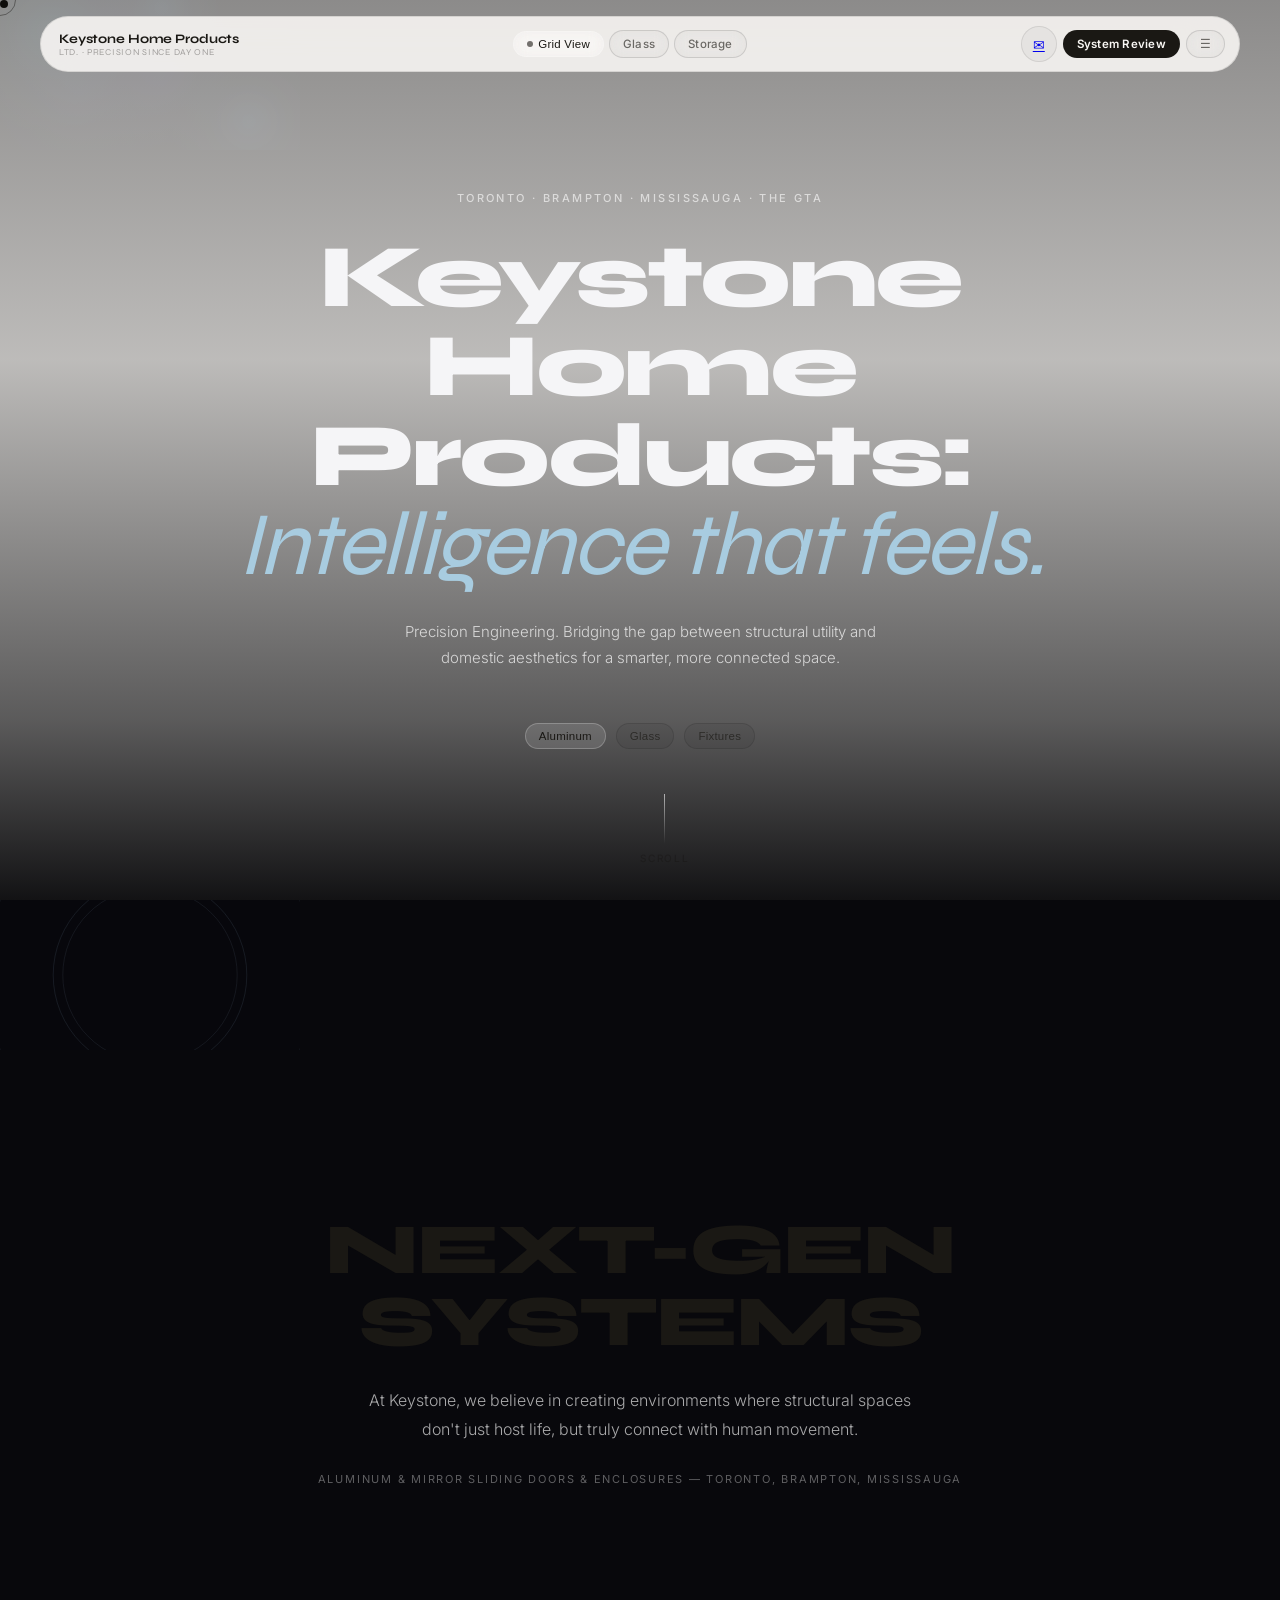
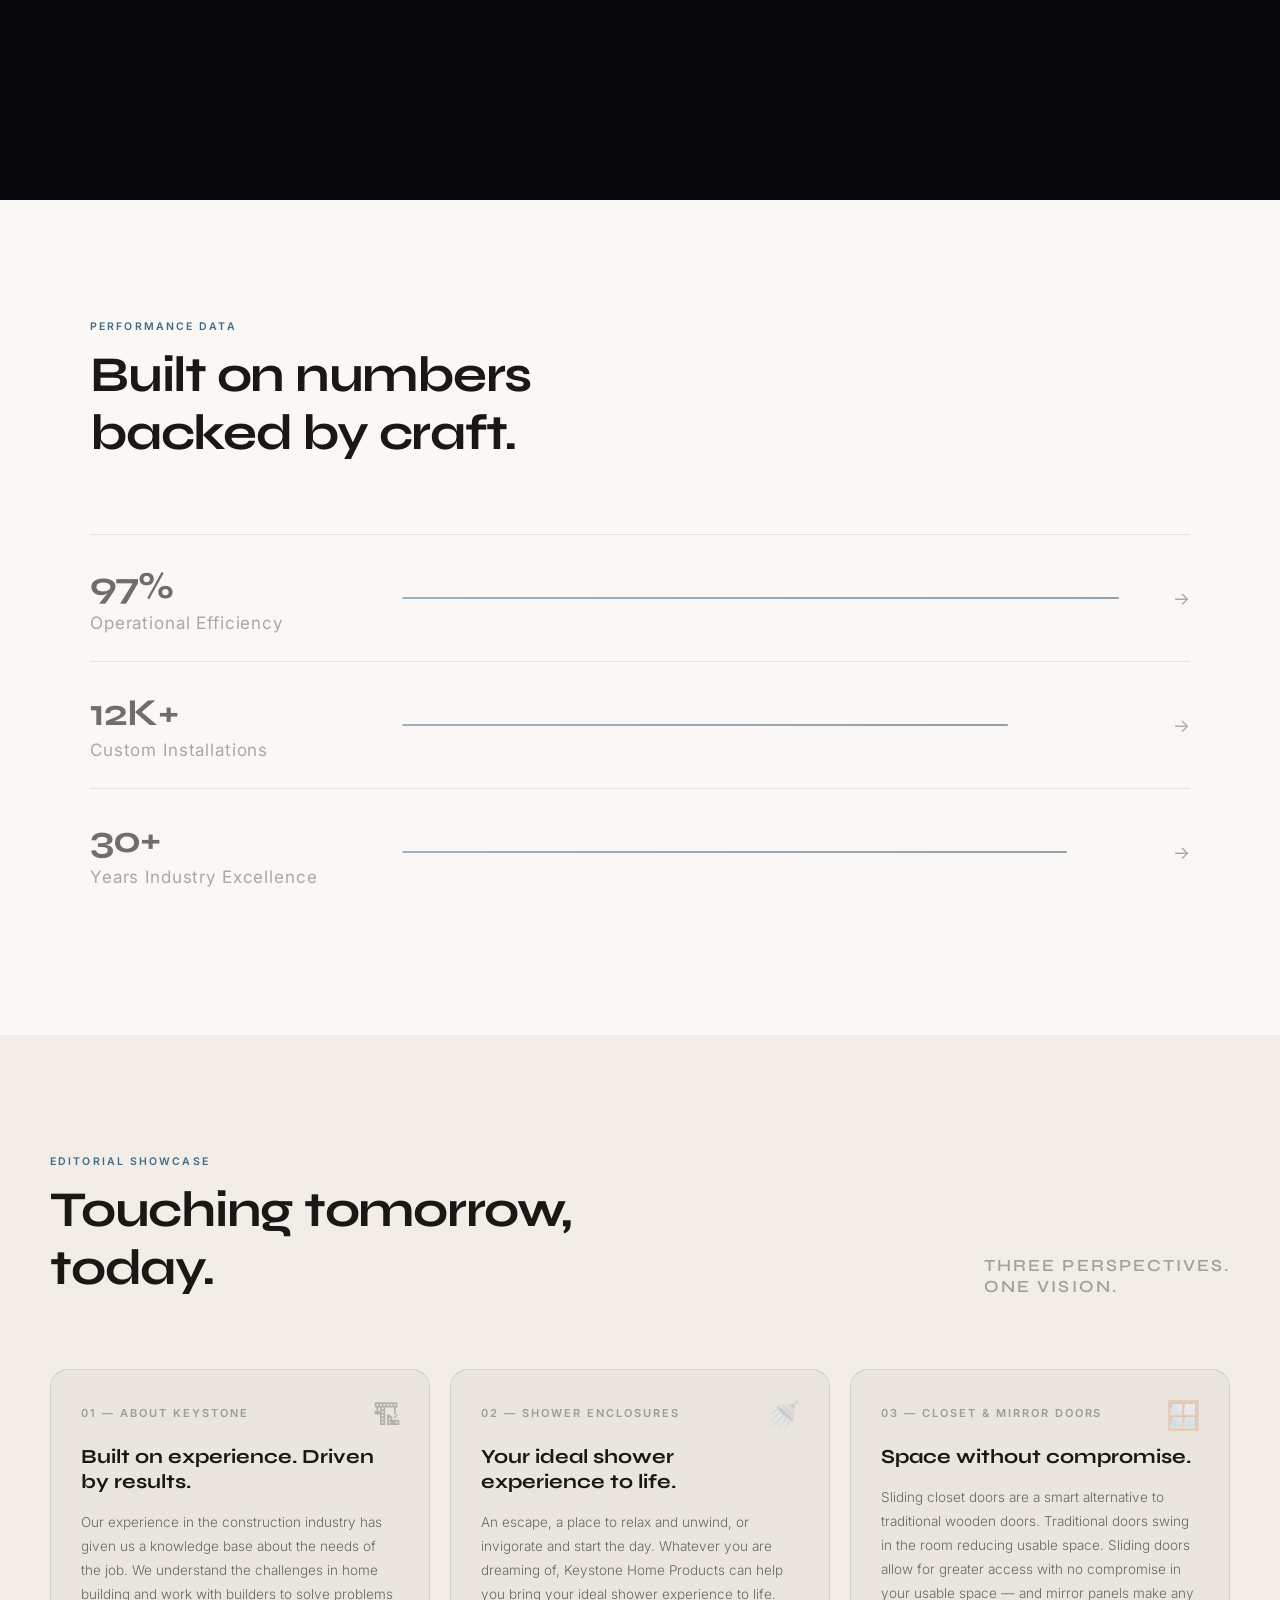
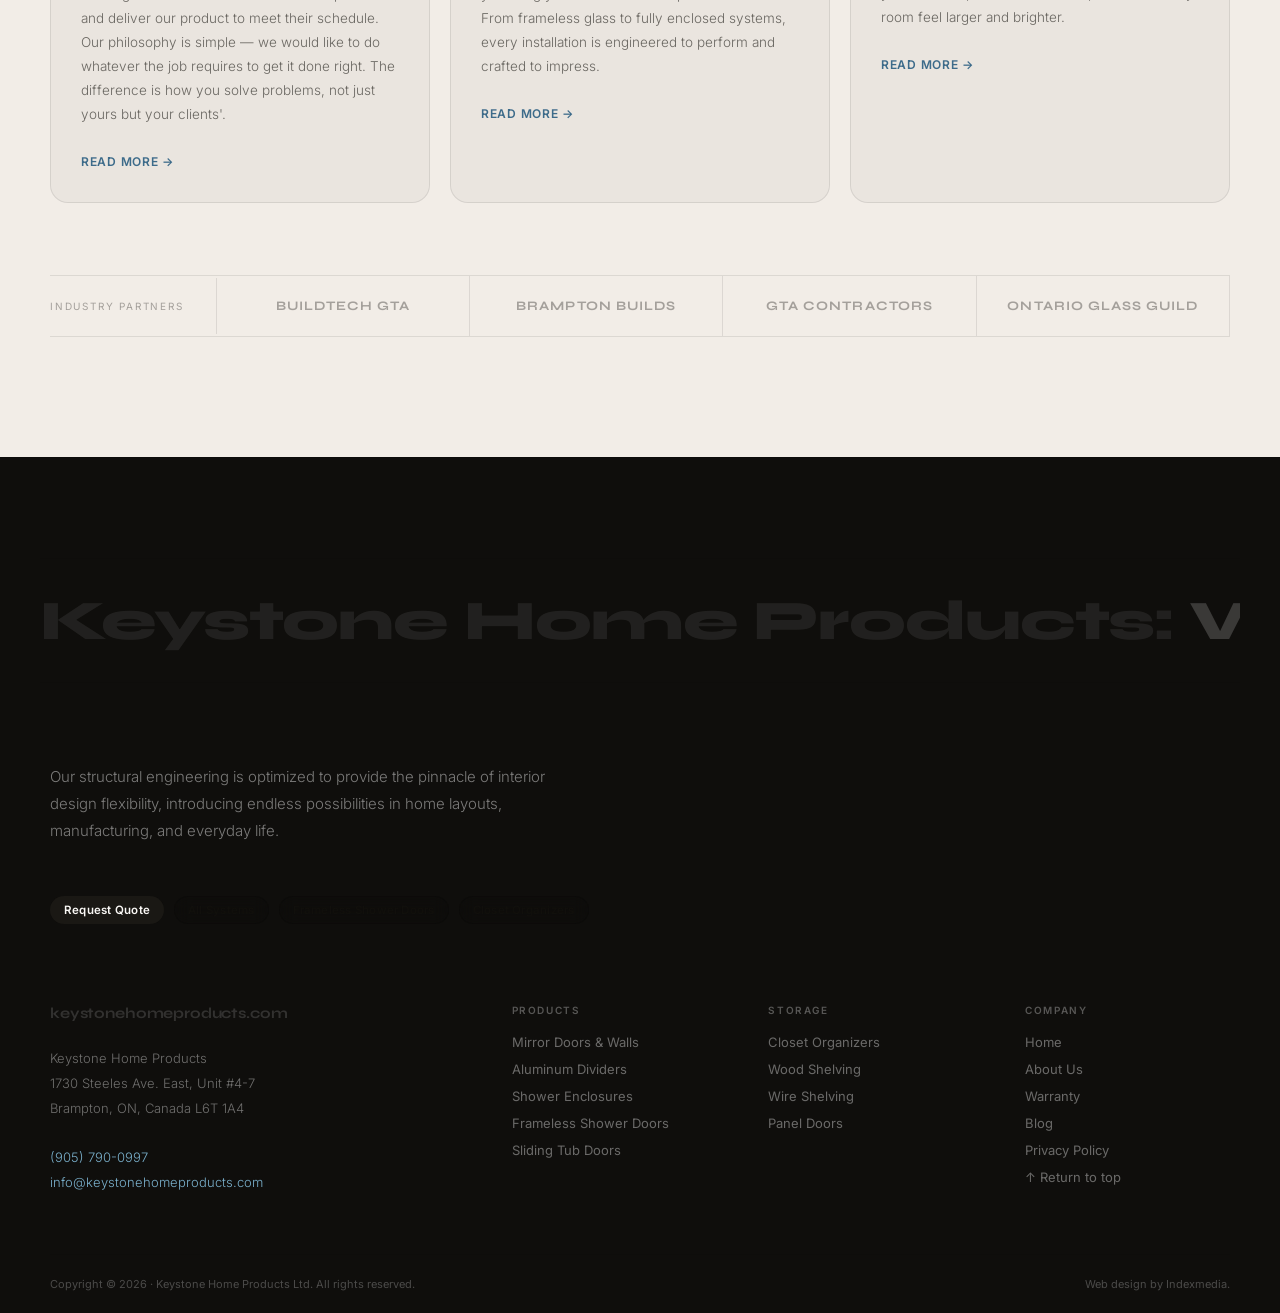
==== keystone/index.html @ 69331bbc "feat: Add Keystone Home Products premium landing page" ====
<!DOCTYPE html>
<html lang="en">
<head>
<meta charset="UTF-8">
<meta name="viewport" content="width=device-width, initial-scale=1.0">
<title>Keystone Home Products Ltd. — Intelligence that feels.</title>
<meta name="description" content="Aluminum sliding dividers, closet organizers, frameless shower doors, mirror walls, shower enclosures — Toronto, Brampton, Mississauga">
<link rel="preconnect" href="https://fonts.googleapis.com">
<link href="https://fonts.googleapis.com/css2?family=Syne:wght@400;600;700;800&family=Inter:wght@300;400;500&display=swap" rel="stylesheet">
<style>
*,*::before,*::after{box-sizing:border-box;margin:0;padding:0}
:root{
  --ink:#faf8f5;
  --ink2:#f2ede7;
  --slate:#e8e2da;
  --glass:rgba(0,0,0,0.03);
  --glass-border:rgba(0,0,0,0.09);
  --ghost:rgba(0,0,0,0.04);
  --white:#1a1814;
  --dim:rgba(20,18,14,0.6);
  --muted:rgba(20,18,14,0.35);
  --accent:#2c4a5e;
  --accent2:#3d6b8a;
  --pill-bg:rgba(0,0,0,0.05);
  --pill-border:rgba(0,0,0,0.12);
  --r-pill:999px;
  --r-card:18px;
  --r-lg:28px;
  --ease:cubic-bezier(0.16,1,0.3,1);
}
html{scroll-behavior:smooth;overflow-x:hidden}
body{
  font-family:'Inter',sans-serif;
  background:var(--ink);
  color:var(--white);
  overflow-x:hidden;
  cursor:none;
}

/* ── CUSTOM CURSOR ── */
#cursor{
  position:fixed;width:8px;height:8px;
  background:#1a1814;border-radius:50%;
  pointer-events:none;z-index:9999;
  top:0;left:0;
  will-change:transform;
  mix-blend-mode:multiply;
  transition:width .2s ease,height .2s ease;
}
#cursor-ring{
  position:fixed;width:32px;height:32px;
  border:1.5px solid rgba(20,18,14,0.4);border-radius:50%;
  pointer-events:none;z-index:9998;
  top:0;left:0;
  will-change:transform;
  mix-blend-mode:multiply;
  transition:width .2s ease,height .2s ease,border-color .2s ease;
}

/* ── FLOATING HEADER ── */
#header{
  position:fixed;top:16px;left:50%;transform:translateX(-50%);
  z-index:1000;
  width:calc(100% - 40px);max-width:1200px;
  background:rgba(250,248,245,0.88);
  backdrop-filter:blur(28px) saturate(180%);
  -webkit-backdrop-filter:blur(28px) saturate(180%);
  border:1px solid rgba(0,0,0,0.1);
  border-radius:var(--r-pill);
  padding:9px 14px 9px 18px;
  display:flex;align-items:center;justify-content:space-between;gap:10px;
  transition:background .4s var(--ease);
  flex-wrap:nowrap;
}
.h-logo{
  font-family:'Syne',sans-serif;font-weight:700;font-size:13px;
  letter-spacing:-.01em;white-space:nowrap;color:var(--white);
  text-decoration:none;flex-shrink:0;
}
.h-logo span{display:block;font-size:9px;font-weight:400;color:var(--muted);letter-spacing:.08em;text-transform:uppercase;line-height:1.2}
.h-center{display:flex;align-items:center;gap:5px;flex-shrink:0;flex-wrap:nowrap;}
.pill{
  display:inline-flex;align-items:center;gap:5px;
  padding:6px 13px;border-radius:var(--r-pill);
  font-size:11.5px;font-weight:500;letter-spacing:.02em;
  border:1px solid var(--pill-border);
  background:var(--pill-bg);
  color:var(--dim);cursor:pointer;
  transition:all .25s var(--ease);
  white-space:nowrap;text-decoration:none;
  backdrop-filter:blur(8px);
}
.pill:hover,.pill.active{background:rgba(255,255,255,0.12);color:var(--white);border-color:rgba(255,255,255,0.22)}
.pill.bright{background:var(--white);color:var(--ink);border-color:transparent;font-weight:600}
.pill.bright:hover{background:var(--accent);color:var(--ink2)}
.pill-dot{width:6px;height:6px;border-radius:50%;background:currentColor;opacity:.6}
.h-right{display:flex;align-items:center;gap:6px;flex-shrink:0}
.avatar-btn{
  width:36px;height:36px;border-radius:50%;
  background:var(--glass);border:1px solid var(--glass-border);
  display:flex;align-items:center;justify-content:center;
  font-size:14px;cursor:pointer;transition:all .2s;
}
.avatar-btn:hover{background:rgba(255,255,255,0.1)}

/* ── SLIDE-OUT MENU ── */
#menu-overlay{
  position:fixed;inset:0;z-index:999;
  background:rgba(0,0,0,0.6);
  backdrop-filter:blur(4px);
  opacity:0;pointer-events:none;
  transition:opacity .4s;
}
#menu-overlay.open{opacity:1;pointer-events:all}
#menu-panel{
  position:fixed;top:0;right:0;bottom:0;width:360px;
  background:rgba(245,242,238,0.98);
  backdrop-filter:blur(40px);
  border-left:1px solid var(--glass-border);
  padding:100px 44px 44px;
  transform:translateX(100%);
  transition:transform .5s var(--ease);
  z-index:1001;
  display:flex;flex-direction:column;gap:0;
}
#menu-overlay.open #menu-panel{transform:translateX(0)}
.menu-close{
  position:absolute;top:24px;right:24px;
  width:36px;height:36px;border-radius:50%;
  background:rgba(0,0,0,0.06);border:1px solid rgba(0,0,0,0.1);
  display:flex;align-items:center;justify-content:center;
  cursor:pointer;font-size:16px;color:rgba(20,18,14,0.5);
  transition:all .2s;
}
.menu-close:hover{background:rgba(0,0,0,0.1);color:#1a1814}
.menu-section{margin-bottom:36px}
.menu-label{font-size:10px;letter-spacing:.18em;text-transform:uppercase;color:var(--muted);font-weight:600;margin-bottom:16px}
.menu-link{
  display:block;font-family:'Syne',sans-serif;font-size:22px;font-weight:600;
  color:rgba(20,18,14,0.5);text-decoration:none;
  padding:8px 0;border-bottom:1px solid rgba(0,0,0,0.07);
  transition:color .2s,padding-left .2s;
}
.menu-link:hover{color:#1a1814;padding-left:10px}
.menu-sub-link{
  display:block;font-size:13px;color:rgba(20,18,14,0.45);text-decoration:none;
  padding:7px 0;transition:color .2s;
}
.menu-sub-link:hover{color:rgba(20,18,14,0.75)}

/* ── HERO ── */
#hero{
  position:relative;min-height:100vh;
  display:flex;flex-direction:column;align-items:center;justify-content:center;
  overflow:hidden;text-align:center;padding:120px 24px 80px;
}
/* Video background */
.hero-video-wrap{
  position:absolute;inset:0;z-index:0;overflow:hidden;
}
#hero-video{
  width:100%;height:100%;object-fit:cover;
  display:block;
  filter:brightness(0.55) saturate(0.7);
}
.hero-video-overlay{
  position:absolute;inset:0;
  background:linear-gradient(
    to bottom,
    rgba(6,6,8,0.45) 0%,
    rgba(6,6,8,0.25) 40%,
    rgba(6,6,8,0.65) 80%,
    rgba(6,6,8,0.95) 100%
  );
}
/* Orb canvas sits above video for depth glow */
#hero-canvas{position:absolute;inset:0;z-index:1;opacity:.28;mix-blend-mode:screen;}
.hero-eyebrow{
  position:relative;z-index:2;
  font-size:11px;letter-spacing:.22em;text-transform:uppercase;
  color:rgba(255,255,255,0.6);font-weight:500;margin-bottom:28px;
  opacity:0;animation:fadeUp .8s var(--ease) .3s forwards;
}
.hero-title{
  position:relative;z-index:2;
  font-family:'Syne',sans-serif;
  font-size:clamp(40px,7vw,92px);
  font-weight:800;line-height:1.0;
  letter-spacing:-.03em;color:#f5f5f7;
  max-width:900px;margin-bottom:28px;
  opacity:0;animation:fadeUp .9s var(--ease) .5s forwards;
}
.hero-title em{font-style:italic;color:#a8cce0;font-weight:400}
.hero-sub{
  position:relative;z-index:2;
  font-size:15px;font-weight:300;color:rgba(255,255,255,0.72);
  max-width:520px;line-height:1.75;margin-bottom:52px;
  opacity:0;animation:fadeUp .9s var(--ease) .7s forwards;
}
.hero-pills{
  position:relative;z-index:2;
  display:flex;gap:10px;flex-wrap:wrap;justify-content:center;
  opacity:0;animation:fadeUp .8s var(--ease) .9s forwards;
}
.hero-scroll{
  position:absolute;bottom:36px;left:50%;transform:translateX(-50%);
  z-index:2;display:flex;flex-direction:column;align-items:center;gap:8px;
  opacity:0;animation:fadeUp .8s var(--ease) 1.2s forwards;
}
.scroll-line{width:1px;height:50px;background:linear-gradient(to bottom,rgba(255,255,255,0.6),transparent)}
.scroll-label{font-size:10px;letter-spacing:.18em;text-transform:uppercase;color:var(--muted)}

/* ── TUNNEL SECTION ── */
#tunnel{
  position:relative;height:100vh;overflow:hidden;
  display:flex;align-items:center;justify-content:center;
  background:#08080c;
}
#tunnel-canvas{position:absolute;inset:0;z-index:0}
.tunnel-content{
  position:relative;z-index:2;text-align:center;padding:0 24px;
  max-width:780px;
}
.tunnel-heading{
  font-family:'Syne',sans-serif;
  font-size:clamp(32px,6vw,72px);font-weight:800;
  letter-spacing:-.03em;line-height:1;
  color:var(--white);min-height:1.1em;
}
.tunnel-body{
  font-size:16px;font-weight:300;color:rgba(255,255,255,0.65);
  line-height:1.8;margin-top:28px;max-width:580px;margin-left:auto;margin-right:auto;
}
.tunnel-geo{
  margin-top:28px;font-size:11px;letter-spacing:.16em;
  text-transform:uppercase;color:rgba(255,255,255,0.35);
}

/* ── METRICS SECTION ── */
#metrics{padding:120px 40px;max-width:1180px;margin:0 auto;position:relative;}
.metrics-header{margin-bottom:72px}
.section-eyebrow{font-size:10.5px;letter-spacing:.2em;text-transform:uppercase;color:var(--accent2);font-weight:600;margin-bottom:14px}
.section-title{font-family:'Syne',sans-serif;font-size:clamp(28px,4vw,50px);font-weight:700;letter-spacing:-.025em;line-height:1.15;color:var(--white)}
.metric-row{
  display:flex;align-items:center;gap:32px;
  padding:28px 0;border-top:1px solid var(--glass-border);
  cursor:pointer;transition:all .3s;
}
.metric-row:last-child{border-bottom:1px solid var(--glass-border)}
.metric-row:hover .metric-bar-fill{opacity:1}
.metric-row:hover .metric-stat{color:var(--white)}
.metric-stat{
  font-family:'Syne',sans-serif;font-size:clamp(22px,3vw,38px);
  font-weight:700;letter-spacing:-.02em;color:var(--dim);
  min-width:280px;transition:color .3s;
  flex-shrink:0;
}
.metric-stat small{font-size:.45em;font-weight:400;display:block;letter-spacing:.05em;color:var(--muted);font-family:'Inter',sans-serif;margin-top:4px}
.metric-bar-track{flex:1;height:2px;background:rgba(255,255,255,0.07);border-radius:2px;position:relative;overflow:hidden}
.metric-bar-fill{
  height:100%;border-radius:2px;
  background:linear-gradient(90deg,var(--accent2),var(--accent));
  opacity:.5;transition:width 1.4s var(--ease),opacity .3s;
  width:0;
}
.metric-arrow{color:var(--muted);font-size:18px;transition:transform .3s,color .3s;flex-shrink:0}
.metric-row:hover .metric-arrow{transform:translateX(6px);color:var(--white)}
/* Cat expand */
.cat-panel{
  overflow:hidden;max-height:0;transition:max-height .5s var(--ease);
  padding:0 0 0 312px;
}
.cat-panel.open{max-height:200px}
.cat-grid{
  display:flex;gap:10px;flex-wrap:wrap;padding:16px 0 24px;
}
.cat-tag{
  padding:6px 14px;border-radius:var(--r-pill);
  font-size:12px;color:var(--dim);
  border:1px solid var(--glass-border);
  background:var(--glass);
  transition:all .2s;
}
.cat-tag:hover{background:rgba(255,255,255,0.1);color:var(--white)}

/* ── CARD STACK SECTION ── */
#cards{padding:120px 40px;position:relative;overflow:hidden;background:var(--ink2);}
.cards-wrapper{max-width:1180px;margin:0 auto}
.cards-header{margin-bottom:72px;display:flex;justify-content:space-between;align-items:flex-end;flex-wrap:wrap;gap:24px}
.cards-tagline{font-family:'Syne',sans-serif;font-size:clamp(13px,1.5vw,17px);font-weight:600;letter-spacing:.12em;text-transform:uppercase;color:var(--muted)}
.card-stack{
  display:grid;grid-template-columns:repeat(3,1fr);gap:20px;
}
.feature-card{
  background:var(--glass);
  border:1px solid var(--glass-border);
  border-radius:var(--r-card);
  padding:36px 30px 32px;
  position:relative;overflow:hidden;
  transition:transform .4s var(--ease),border-color .3s,background .3s;
  cursor:pointer;
}
.feature-card::before{
  content:'';position:absolute;inset:0;
  background:radial-gradient(circle at 70% 20%,rgba(120,155,181,0.08) 0%,transparent 65%);
  opacity:0;transition:opacity .4s;
}
.feature-card:hover{transform:translateY(-6px);border-color:rgba(255,255,255,0.16);background:rgba(255,255,255,0.06)}
.feature-card:hover::before{opacity:1}
.card-num{font-size:11px;letter-spacing:.18em;color:var(--muted);font-weight:600;text-transform:uppercase;margin-bottom:24px}
.card-title-sm{font-family:'Syne',sans-serif;font-size:20px;font-weight:700;color:var(--white);margin-bottom:16px;line-height:1.25}
.card-body{font-size:13.5px;color:var(--dim);line-height:1.78;font-weight:300}
.card-cta{
  display:inline-flex;align-items:center;gap:8px;
  margin-top:28px;font-size:12px;font-weight:600;letter-spacing:.06em;
  color:var(--accent2);text-transform:uppercase;text-decoration:none;
  transition:gap .2s,color .2s;
}
.card-cta:hover{gap:14px;color:var(--white)}
.card-icon{
  position:absolute;top:28px;right:28px;
  font-size:28px;opacity:.25;
  transition:opacity .3s,transform .4s var(--ease);
}
.feature-card:hover .card-icon{opacity:.5;transform:scale(1.1) rotate(-5deg)}

/* Partner logos */
.partner-row{
  margin-top:72px;display:flex;align-items:center;gap:0;
  border-top:1px solid var(--glass-border);
  border-bottom:1px solid var(--glass-border);
}
.partner-label{font-size:10px;letter-spacing:.18em;text-transform:uppercase;color:var(--muted);padding:22px 32px 22px 0;border-right:1px solid var(--glass-border);min-width:140px;flex-shrink:0}
.partner-logos{display:flex;gap:0;flex:1;overflow:hidden}
.partner-logo{
  flex:1;display:flex;align-items:center;justify-content:center;
  padding:22px 20px;border-right:1px solid var(--glass-border);
  font-family:'Syne',sans-serif;font-size:13px;font-weight:700;
  letter-spacing:.08em;color:var(--muted);transition:color .25s;
  text-transform:uppercase;
}
.partner-logo:hover{color:rgba(255,255,255,.5)}

/* ── FOOTER / TERMINAL ── */
#footer{position:relative;padding:100px 40px 0;overflow:hidden;border-top:1px solid rgba(0,0,0,0.1);background:#0f0e0c;}
.marquee-wrap{overflow:hidden;border-top:1px solid var(--glass-border);border-bottom:1px solid var(--glass-border);padding:28px 0;margin-bottom:80px}
.marquee-track{display:flex;gap:80px;white-space:nowrap;animation:marquee 18s linear infinite}
.marquee-text{
  font-family:'Syne',sans-serif;
  font-size:clamp(28px,5vw,56px);font-weight:800;
  letter-spacing:-.02em;color:rgba(255,255,255,0.08);
  flex-shrink:0;
}
.marquee-text span{color:rgba(255,255,255,0.18)}

.footer-body{max-width:1180px;margin:0 auto}
.footer-desc{
  font-size:15px;font-weight:300;color:rgba(255,255,255,0.45);
  max-width:520px;line-height:1.8;margin-bottom:52px;
}
.footer-pills{display:flex;gap:10px;margin-bottom:80px;flex-wrap:wrap}

.footer-grid{
  display:grid;grid-template-columns:2fr 1fr 1fr 1fr;
  gap:52px;padding-bottom:60px;border-bottom:1px solid var(--glass-border);
}
.fg-domain{
  font-family:'Syne',sans-serif;
  font-size:clamp(11px,1.6vw,15px);
  font-weight:700;color:rgba(255,255,255,.15);
  letter-spacing:-.01em;word-break:break-all;
  line-height:1.2;margin-bottom:24px;
  transition:color .3s;cursor:default;
}
.fg-domain:hover{color:rgba(255,255,255,.3)}
.fg-address{font-size:13px;color:rgba(255,255,255,0.4);line-height:1.9;font-weight:300}
.fg-address a{color:#7ab0cc;text-decoration:none;transition:color .2s}
.fg-address a:hover{color:#fff}

.fc-label{font-size:10px;letter-spacing:.16em;text-transform:uppercase;color:rgba(255,255,255,.3);font-weight:600;margin-bottom:18px}
.fc-links{list-style:none;display:flex;flex-direction:column;gap:11px}
.fc-links a{font-size:13px;color:rgba(255,255,255,0.38);text-decoration:none;transition:color .2s,padding-left .2s;display:block}
.fc-links a:hover{color:rgba(255,255,255,0.85);padding-left:6px}

.footer-bottom{
  max-width:1180px;margin:0 auto;
  display:flex;justify-content:space-between;align-items:center;
  padding:22px 0;font-size:11px;color:rgba(255,255,255,.25);
  flex-wrap:wrap;gap:12px;
}

/* ── KEYFRAMES ── */
@keyframes fadeUp{from{opacity:0;transform:translateY(22px)}to{opacity:1;transform:translateY(0)}}
@keyframes marquee{from{transform:translateX(0)}to{transform:translateX(-50%)}}
@keyframes pulse{0%,100%{transform:scale(1)}50%{transform:scale(1.04)}}

/* ── RESPONSIVE ── */
@media(max-width:900px){
  .card-stack{grid-template-columns:1fr 1fr}
  .footer-grid{grid-template-columns:1fr 1fr;gap:36px}
  .metric-stat{min-width:200px;font-size:22px}
  .cat-panel.open{padding:0 0 0 232px}
}
@media(max-width:640px){
  #header{padding:10px 14px;top:12px;width:calc(100% - 24px)}
  .h-center{display:none}
  .card-stack{grid-template-columns:1fr}
  .footer-grid{grid-template-columns:1fr}
  #metrics{padding:80px 20px}
  #cards{padding:80px 20px}
  #footer{padding:80px 20px 0}
  .metric-stat{min-width:0;font-size:18px}
  .cat-panel.open{padding:0}
  .partner-logos{flex-wrap:wrap}
  .partner-logo{min-width:50%}
}
@media(prefers-reduced-motion:reduce){
  *{animation-duration:.01ms!important;transition-duration:.01ms!important}
}
</style>
</head>
<body>

<!-- CURSOR -->
<div id="cursor"></div>
<div id="cursor-ring"></div>

<!-- SLIDE-OUT MENU OVERLAY -->
<div id="menu-overlay">
  <div id="menu-panel">
    <button class="menu-close" id="menu-close-btn">✕</button>
    <div class="menu-section">
      <p class="menu-label">Navigation</p>
      <a href="#hero" class="menu-link" onclick="closeMenu()">Home</a>
      <a href="#cards" class="menu-link" onclick="closeMenu()">About Us</a>
      <a href="#" class="menu-link" onclick="closeMenu()">Warranty</a>
      <a href="#" class="menu-link" onclick="closeMenu()">Blog</a>
      <a href="#footer" class="menu-link" onclick="closeMenu()">Privacy Policy</a>
    </div>
    <div class="menu-section">
      <p class="menu-label">Product Galleries</p>
      <a href="#" class="menu-sub-link">Mirror Doors and Walls</a>
      <a href="#" class="menu-sub-link">Aluminum Dividers</a>
      <a href="#" class="menu-sub-link">Shower Doors &amp; Enclosures</a>
      <a href="#" class="menu-sub-link">Sliding Tub Doors</a>
    </div>
    <div style="margin-top:auto;padding-top:24px;border-top:1px solid var(--glass-border)">
      <p style="font-size:12px;color:var(--muted);">Keystone Home Products Ltd.<br>1730 Steeles Ave. East, Unit #4-7<br>Brampton, ON L6T 1A4</p>
    </div>
  </div>
</div>

<!-- FLOATING HEADER -->
<header id="header">
  <a href="#hero" class="h-logo">
    Keystone Home Products
    <span>Ltd. · Precision Since Day One</span>
  </a>
  <div class="h-center">
    <button class="pill active" onclick="this.classList.toggle('active')"><span class="pill-dot"></span> Grid View</button>
    <a href="#metrics" class="pill">Glass</a>
    <a href="#cards" class="pill">Storage</a>
  </div>
  <div class="h-right">
    <a href="#footer" class="avatar-btn" title="Contact">✉</a>
    <a href="#footer" class="pill bright">System Review</a>
    <button class="pill" id="menu-open-btn" title="Menu">☰</button>
  </div>
</header>

<!-- SECTION 1: HERO -->
<section id="hero">
  <!-- VIDEO BACKGROUND -->
  <div class="hero-video-wrap">
    <video id="hero-video" autoplay muted loop playsinline>
      <source src="/hero.mp4" type="video/mp4">
    </video>
    <div class="hero-video-overlay"></div>
  </div>
  <!-- ORBS on top for extra depth -->
  <canvas id="hero-canvas"></canvas>
  <p class="hero-eyebrow">Toronto · Brampton · Mississauga · The GTA</p>
  <h1 class="hero-title">Keystone Home Products:<br><em>Intelligence that feels.</em></h1>
  <p class="hero-sub">Precision Engineering. Bridging the gap between structural utility and domestic aesthetics for a smarter, more connected space.</p>
  <div class="hero-pills">
    <button class="pill active">Aluminum</button>
    <button class="pill">Glass</button>
    <button class="pill">Fixtures</button>
  </div>
  <div class="hero-scroll">
    <div class="scroll-line"></div>
    <p class="scroll-label">Scroll</p>
  </div>
</section>

<!-- SECTION 2: TUNNEL -->
<section id="tunnel">
  <canvas id="tunnel-canvas"></canvas>
  <div class="tunnel-content">
    <h2 class="tunnel-heading" id="tunnel-heading">NEXT-GEN SYSTEMS</h2>
    <p class="tunnel-body">At Keystone, we believe in creating environments where structural spaces don't just host life, but truly connect with human movement.</p>
    <p class="tunnel-geo">Aluminum &amp; mirror sliding doors &amp; enclosures — Toronto, Brampton, Mississauga</p>
  </div>
</section>

<!-- SECTION 3: METRICS -->
<section>
  <div id="metrics">
    <div class="metrics-header">
      <p class="section-eyebrow">Performance Data</p>
      <h2 class="section-title">Built on numbers<br>backed by craft.</h2>
    </div>

    <div class="metric-row" onclick="toggleCat(0)">
      <div class="metric-stat">97%<small>Operational Efficiency</small></div>
      <div class="metric-bar-track"><div class="metric-bar-fill" data-w="97"></div></div>
      <div class="metric-arrow">→</div>
    </div>
    <div class="cat-panel" id="cat-0">
      <div class="cat-grid">
        <span class="cat-tag">Mirror Doors &amp; Walls</span>
        <span class="cat-tag">Panel Doors</span>
        <span class="cat-tag">Aluminum Dividers</span>
        <span class="cat-tag">Glass Shower Doors</span>
      </div>
    </div>

    <div class="metric-row" onclick="toggleCat(1)">
      <div class="metric-stat">12K+<small>Custom Installations</small></div>
      <div class="metric-bar-track"><div class="metric-bar-fill" data-w="82"></div></div>
      <div class="metric-arrow">→</div>
    </div>
    <div class="cat-panel" id="cat-1">
      <div class="cat-grid">
        <span class="cat-tag">Shower Enclosures</span>
        <span class="cat-tag">Frameless Shower Doors</span>
        <span class="cat-tag">Sliding Tub Doors</span>
      </div>
    </div>

    <div class="metric-row" onclick="toggleCat(2)">
      <div class="metric-stat">30+<small>Years Industry Excellence</small></div>
      <div class="metric-bar-track"><div class="metric-bar-fill" data-w="90"></div></div>
      <div class="metric-arrow">→</div>
    </div>
    <div class="cat-panel" id="cat-2">
      <div class="cat-grid">
        <span class="cat-tag">Closet Organizers</span>
        <span class="cat-tag">Wood Shelving</span>
        <span class="cat-tag">Wire Shelving</span>
        <span class="cat-tag">Storage Solutions</span>
      </div>
    </div>
  </div>
</section>

<!-- SECTION 4: CARD STACK -->
<section id="cards">
  <div class="cards-wrapper">
    <div class="cards-header">
      <div>
        <p class="section-eyebrow">Editorial Showcase</p>
        <h2 class="section-title">Touching tomorrow,<br>today.</h2>
      </div>
      <p class="cards-tagline">Three perspectives.<br>One vision.</p>
    </div>

    <div class="card-stack">
      <div class="feature-card">
        <div class="card-icon">🏗</div>
        <p class="card-num">01 — About Keystone</p>
        <h3 class="card-title-sm">Built on experience. Driven by results.</h3>
        <p class="card-body">Our experience in the construction industry has given us a knowledge base about the needs of the job. We understand the challenges in home building and work with builders to solve problems and deliver our product to meet their schedule. Our philosophy is simple — we would like to do whatever the job requires to get it done right. The difference is how you solve problems, not just yours but your clients'.</p>
        <a href="#footer" class="card-cta">Read More →</a>
      </div>
      <div class="feature-card">
        <div class="card-icon">🚿</div>
        <p class="card-num">02 — Shower Enclosures</p>
        <h3 class="card-title-sm">Your ideal shower experience to life.</h3>
        <p class="card-body">An escape, a place to relax and unwind, or invigorate and start the day. Whatever you are dreaming of, Keystone Home Products can help you bring your ideal shower experience to life. From frameless glass to fully enclosed systems, every installation is engineered to perform and crafted to impress.</p>
        <a href="#footer" class="card-cta">Read More →</a>
      </div>
      <div class="feature-card">
        <div class="card-icon">🪟</div>
        <p class="card-num">03 — Closet &amp; Mirror Doors</p>
        <h3 class="card-title-sm">Space without compromise.</h3>
        <p class="card-body">Sliding closet doors are a smart alternative to traditional wooden doors. Traditional doors swing in the room reducing usable space. Sliding doors allow for greater access with no compromise in your usable space — and mirror panels make any room feel larger and brighter.</p>
        <a href="#footer" class="card-cta">Read More →</a>
      </div>
    </div>

    <div class="partner-row">
      <p class="partner-label">Industry Partners</p>
      <div class="partner-logos">
        <div class="partner-logo">BuildTech GTA</div>
        <div class="partner-logo">Brampton Builds</div>
        <div class="partner-logo">GTA Contractors</div>
        <div class="partner-logo">Ontario Glass Guild</div>
      </div>
    </div>
  </div>
</section>

<!-- SECTION 5: FOOTER TERMINAL -->
<footer id="footer">
  <div class="marquee-wrap">
    <div class="marquee-track" id="marquee-track">
      <span class="marquee-text">Keystone Home Products: <span>Where Human Intuition Meets Material Space.</span></span>
      <span class="marquee-text">Keystone Home Products: <span>Where Human Intuition Meets Material Space.</span></span>
      <span class="marquee-text">Keystone Home Products: <span>Where Human Intuition Meets Material Space.</span></span>
    </div>
  </div>

  <div class="footer-body">
    <p class="footer-desc">Our structural engineering is optimized to provide the pinnacle of interior design flexibility, introducing endless possibilities in home layouts, manufacturing, and everyday life.</p>
    <div class="footer-pills">
      <a href="tel:9057900997" class="pill bright">Request Quote</a>
      <a href="#metrics" class="pill">All Systems</a>
      <a href="#" class="pill">Frameless Shower Doors</a>
      <a href="#" class="pill">Closet Organizers</a>
    </div>

    <div class="footer-grid">
      <div>
        <div class="fg-domain">keystonehomeproducts.com</div>
        <p class="fg-address">
          Keystone Home Products<br>
          1730 Steeles Ave. East, Unit #4-7<br>
          Brampton, ON, Canada L6T 1A4<br><br>
          <a href="tel:9057900997">(905) 790-0997</a><br>
          <a href="mailto:info@keystonehomeproducts.com">info@keystonehomeproducts.com</a>
        </p>
      </div>
      <div>
        <p class="fc-label">Products</p>
        <ul class="fc-links">
          <li><a href="#">Mirror Doors &amp; Walls</a></li>
          <li><a href="#">Aluminum Dividers</a></li>
          <li><a href="#">Shower Enclosures</a></li>
          <li><a href="#">Frameless Shower Doors</a></li>
          <li><a href="#">Sliding Tub Doors</a></li>
        </ul>
      </div>
      <div>
        <p class="fc-label">Storage</p>
        <ul class="fc-links">
          <li><a href="#">Closet Organizers</a></li>
          <li><a href="#">Wood Shelving</a></li>
          <li><a href="#">Wire Shelving</a></li>
          <li><a href="#">Panel Doors</a></li>
        </ul>
      </div>
      <div>
        <p class="fc-label">Company</p>
        <ul class="fc-links">
          <li><a href="#hero">Home</a></li>
          <li><a href="#cards">About Us</a></li>
          <li><a href="#">Warranty</a></li>
          <li><a href="#">Blog</a></li>
          <li><a href="#">Privacy Policy</a></li>
          <li><a href="#hero">↑ Return to top</a></li>
        </ul>
      </div>
    </div>
  </div>

  <div class="footer-bottom">
    <span>Copyright © 2026 · Keystone Home Products Ltd. All rights reserved.</span>
    <span>Web design by Indexmedia.</span>
  </div>
</footer>

<script>
// ── CURSOR — instant dot, smooth ring ──
const cursor = document.getElementById('cursor');
const ring   = document.getElementById('cursor-ring');
let mx=0, my=0, rx=0, ry=0;
const HALF_DOT  = 4;   // half of 8px dot
const HALF_RING = 16;  // half of 32px ring

// Dot follows mouse instantly via transform — zero lag
document.addEventListener('mousemove', e => {
  mx = e.clientX;
  my = e.clientY;
  cursor.style.transform = 'translate3d(' + (mx - HALF_DOT) + 'px,' + (my - HALF_DOT) + 'px,0)';
}, { passive: true });

// Ring lerps behind — intentional trailing effect, but fast
let rafId;
function lerpRing() {
  rx += (mx - rx) * 0.22;
  ry += (my - ry) * 0.22;
  ring.style.transform = 'translate3d(' + (rx - HALF_RING) + 'px,' + (ry - HALF_RING) + 'px,0)';
  rafId = requestAnimationFrame(lerpRing);
}
lerpRing();

// Hover expand
document.querySelectorAll('a,button,.pill,.metric-row,.feature-card').forEach(el => {
  el.addEventListener('mouseenter', () => {
    cursor.style.width  = '16px';
    cursor.style.height = '16px';
    ring.style.width    = '48px';
    ring.style.height   = '48px';
    ring.style.borderColor = 'rgba(255,255,255,0.8)';
  });
  el.addEventListener('mouseleave', () => {
    cursor.style.width  = '8px';
    cursor.style.height = '8px';
    ring.style.width    = '32px';
    ring.style.height   = '32px';
    ring.style.borderColor = 'rgba(255,255,255,0.5)';
  });
});

// ── MENU ──
const overlay=document.getElementById('menu-overlay');
document.getElementById('menu-open-btn').addEventListener('click',()=>overlay.classList.add('open'));
document.getElementById('menu-close-btn').addEventListener('click',()=>overlay.classList.remove('open'));
overlay.addEventListener('click',e=>{if(e.target===overlay)overlay.classList.remove('open')});
function closeMenu(){overlay.classList.remove('open')}

// ── HERO CANVAS – fluid orb animation ──
(function(){
  const canvas=document.getElementById('hero-canvas');
  const ctx=canvas.getContext('2d');
  let w,h,orbs=[];
  function resize(){w=canvas.width=canvas.offsetWidth;h=canvas.height=canvas.offsetHeight}
  resize();window.addEventListener('resize',resize);
  for(let i=0;i<7;i++)orbs.push({
    x:Math.random()*1,y:Math.random()*1,
    r:.18+Math.random()*.22,
    vx:(Math.random()-.5)*.0003,vy:(Math.random()-.5)*.0003,
    hue:190+Math.random()*60,sat:30+Math.random()*30,lit:15+Math.random()*20,
    phase:Math.random()*Math.PI*2,speed:.0004+Math.random()*.0008
  });
  let t=0;
  function draw(){
    t++;ctx.clearRect(0,0,w,h);
    orbs.forEach(o=>{
      o.x+=o.vx+Math.sin(t*o.speed+o.phase)*.0002;
      o.y+=o.vy+Math.cos(t*o.speed+o.phase)*.0002;
      if(o.x<-.3)o.x=1.3;if(o.x>1.3)o.x=-.3;
      if(o.y<-.3)o.y=1.3;if(o.y>1.3)o.y=-.3;
      const gx=o.x*w,gy=o.y*h,gr=o.r*Math.max(w,h);
      const g=ctx.createRadialGradient(gx,gy,0,gx,gy,gr);
      g.addColorStop(0,`hsla(${o.hue},${o.sat}%,${o.lit}%,.55)`);
      g.addColorStop(.5,`hsla(${o.hue},${o.sat}%,${o.lit}%,.15)`);
      g.addColorStop(1,`hsla(${o.hue},${o.sat}%,${o.lit}%,0)`);
      ctx.fillStyle=g;ctx.beginPath();ctx.arc(gx,gy,gr,0,Math.PI*2);ctx.fill();
    });
    requestAnimationFrame(draw);
  }
  draw();
})();

// ── TUNNEL CANVAS – corridor effect ──
(function(){
  const canvas=document.getElementById('tunnel-canvas');
  const ctx=canvas.getContext('2d');
  let w,h;
  function resize(){w=canvas.width=canvas.offsetWidth;h=canvas.height=canvas.offsetHeight}
  resize();window.addEventListener('resize',resize);
  let t=0;
  function draw(){
    t+=.012;
    ctx.fillStyle='rgba(8,8,12,0.18)';
    ctx.fillRect(0,0,w,h);
    const cx=w/2,cy=h/2;
    // draw converging lines (tunnel)
    const numLines=28;
    for(let i=0;i<numLines;i++){
      const angle=(i/numLines)*Math.PI*2;
      const depth=(t%1);
      const len=Math.max(w,h)*.75;
      const startR=20+depth*len;
      const endR=startR+len*.18;
      const ax=cx+Math.cos(angle)*startR,ay=cy+Math.sin(angle)*startR;
      const bx=cx+Math.cos(angle)*endR,by=cy+Math.sin(angle)*endR;
      const alpha=Math.max(0,.35*(1-startR/(len+20)));
      ctx.beginPath();ctx.moveTo(ax,ay);ctx.lineTo(bx,by);
      ctx.strokeStyle=`rgba(120,155,185,${alpha})`;ctx.lineWidth=.8;ctx.stroke();
    }
    // rings
    for(let r=60;r<Math.max(w,h);r+=80){
      const shifted=(r+(t*800))%Math.max(w,h);
      if(shifted>30){
        const a=Math.max(0,.3*(1-shifted/Math.max(w,h)));
        ctx.beginPath();ctx.arc(cx,cy,shifted,0,Math.PI*2);
        ctx.strokeStyle=`rgba(140,170,200,${a})`;ctx.lineWidth=.6;ctx.stroke();
      }
    }
    requestAnimationFrame(draw);
  }
  draw();
})();

// ── TUNNEL HEADING TRANSITION ──
const headings=['NEXT-GEN SYSTEMS','CRAFTED GLASS ENGINEERING','PRECISION ALUMINUM','KEYSTONE QUALITY'];
let hi=0;
const th=document.getElementById('tunnel-heading');
setInterval(()=>{
  th.style.opacity='0';th.style.transform='translateY(12px)';
  setTimeout(()=>{
    hi=(hi+1)%headings.length;
    th.textContent=headings[hi];
    th.style.transition='opacity .7s ease,transform .7s ease';
    th.style.opacity='1';th.style.transform='translateY(0)';
  },500);
},3200);
th.style.transition='opacity .7s ease,transform .7s ease';

// ── METRIC BARS (Intersection Observer) ──
const bars=document.querySelectorAll('.metric-bar-fill');
const obs=new IntersectionObserver(entries=>{
  entries.forEach(e=>{
    if(e.isIntersecting){
      const w=e.target.dataset.w;
      setTimeout(()=>{e.target.style.width=w+'%'},200);
    }
  });
},{threshold:.3});
bars.forEach(b=>obs.observe(b));

// ── METRIC CAT TOGGLE ──
function toggleCat(i){
  const panel=document.getElementById('cat-'+i);
  const isOpen=panel.classList.contains('open');
  document.querySelectorAll('.cat-panel').forEach(p=>p.classList.remove('open'));
  if(!isOpen)panel.classList.add('open');
}

// ── PILL TOGGLE ──
document.querySelectorAll('.hero-pills .pill').forEach(p=>{
  p.addEventListener('click',()=>{
    document.querySelectorAll('.hero-pills .pill').forEach(x=>x.classList.remove('active'));
    p.classList.add('active');
  });
});

// ── CARD TILT on hover ──
document.querySelectorAll('.feature-card').forEach(card=>{
  card.addEventListener('mousemove',e=>{
    const rect=card.getBoundingClientRect();
    const xPct=((e.clientX-rect.left)/rect.width-.5)*2;
    const yPct=((e.clientY-rect.top)/rect.height-.5)*2;
    card.style.transform=`translateY(-6px) rotateX(${-yPct*4}deg) rotateY(${xPct*5}deg)`;
    card.style.transition='transform .1s';
  });
  card.addEventListener('mouseleave',()=>{
    card.style.transform='';
    card.style.transition='transform .4s cubic-bezier(0.16,1,0.3,1)';
  });
});

// ── SCROLL REVEAL ──
const revealEls=document.querySelectorAll('.metric-row,.feature-card,.partner-row,.footer-grid');
const revObs=new IntersectionObserver(entries=>{
  entries.forEach((e,i)=>{
    if(e.isIntersecting){
      setTimeout(()=>{
        e.target.style.opacity='1';
        e.target.style.transform='translateY(0)';
      },i*80);
      revObs.unobserve(e.target);
    }
  });
},{threshold:.1});
revealEls.forEach(el=>{
  el.style.opacity='0';el.style.transform='translateY(24px)';
  el.style.transition='opacity .7s cubic-bezier(0.16,1,0.3,1),transform .7s cubic-bezier(0.16,1,0.3,1)';
  revObs.observe(el);
});

// ── HEADER scroll shrink ──
window.addEventListener('scroll',()=>{
  const h=document.getElementById('header');
  if(window.scrollY>80){h.style.background='rgba(250,248,245,0.96)'}
  else{h.style.background='rgba(250,248,245,0.88)'}
});

// ── DUPLICATE MARQUEE for seamless loop ──
(function(){
  const track=document.getElementById('marquee-track');
  track.innerHTML+=track.innerHTML;
})();
</script>
</body>
</html>
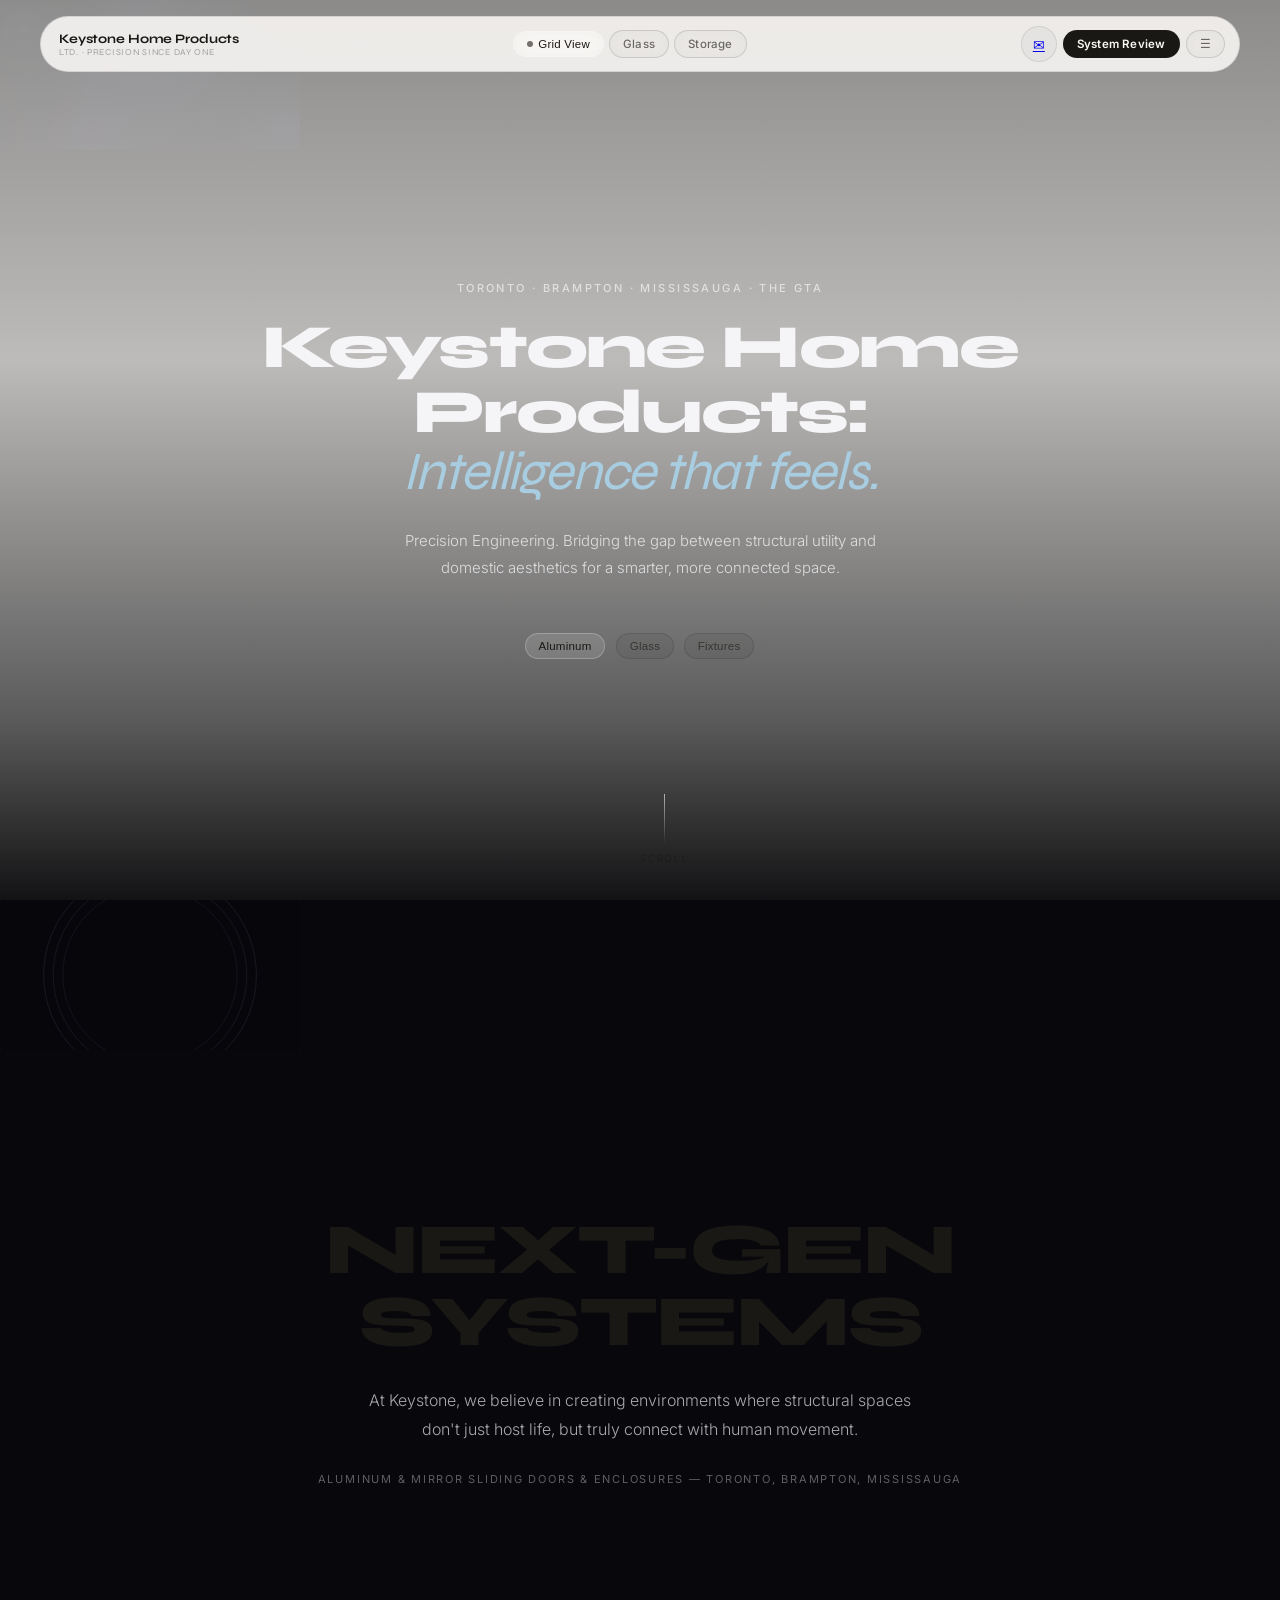
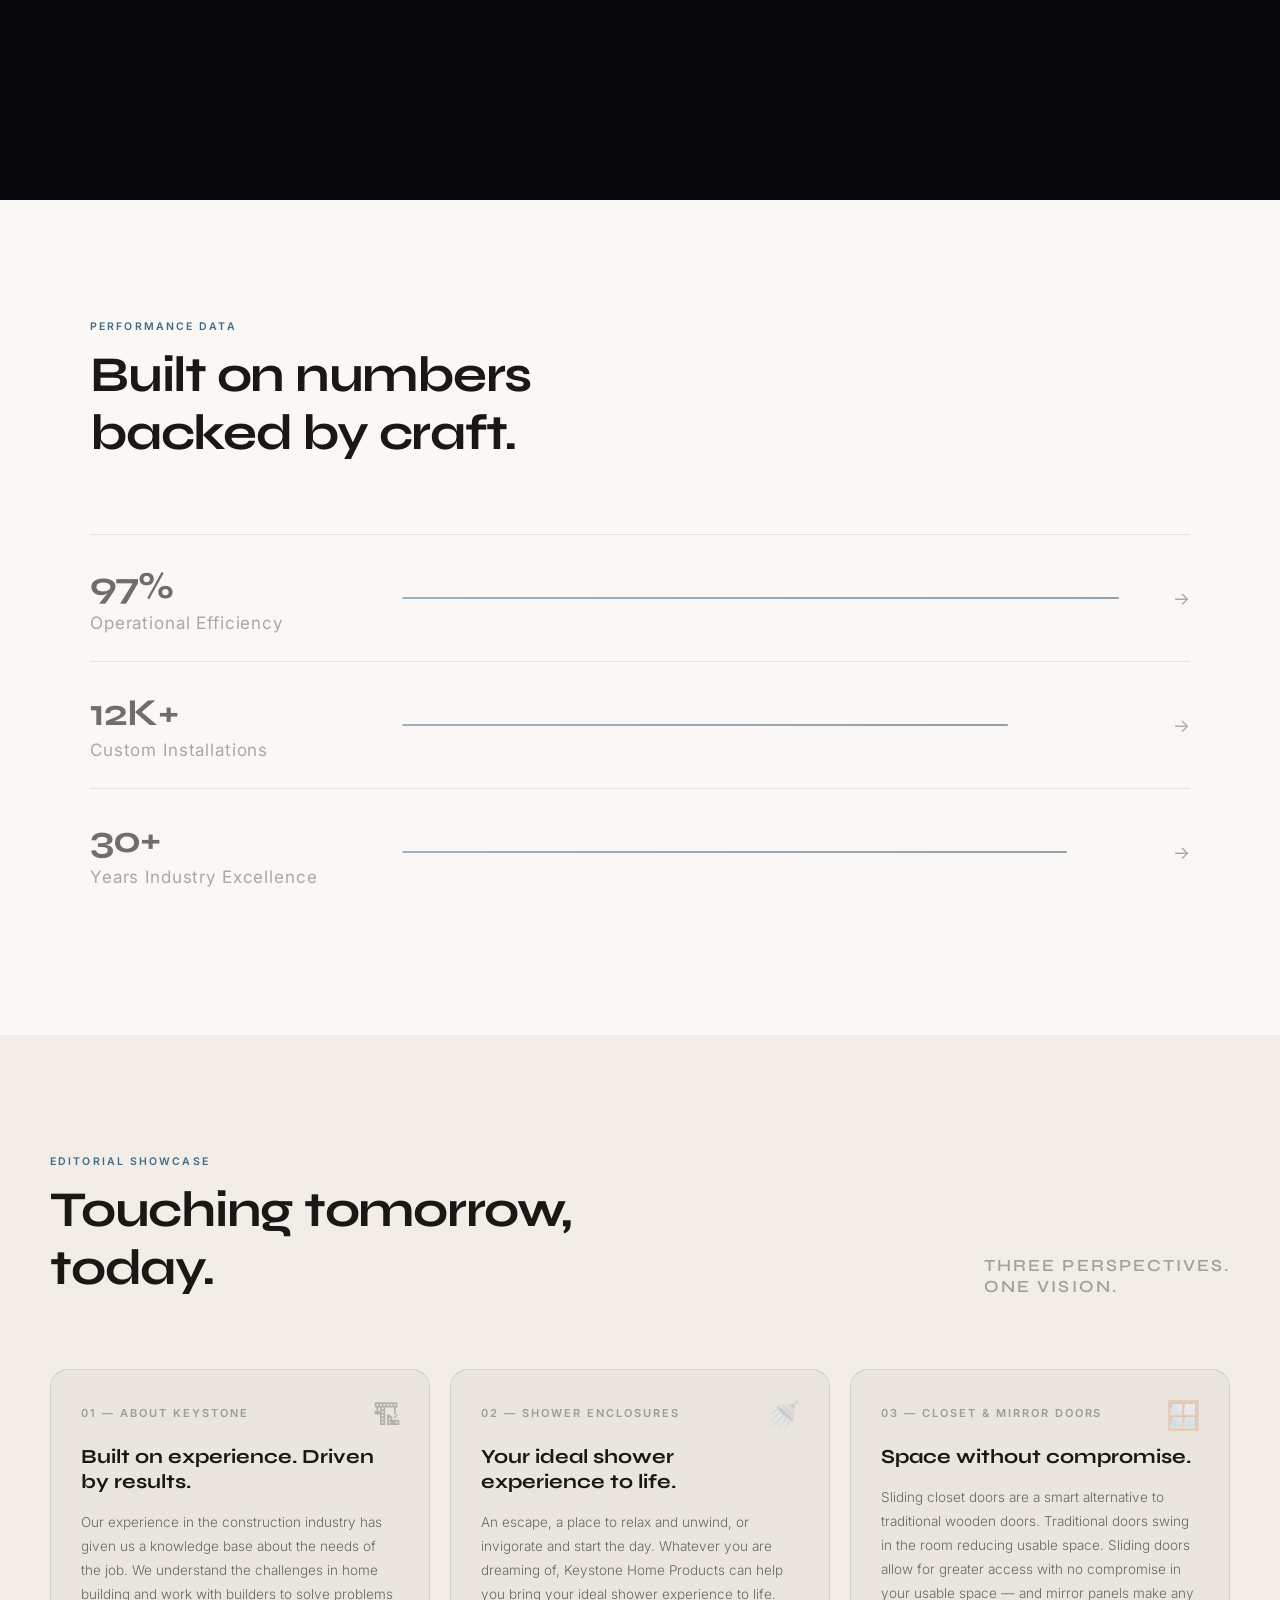
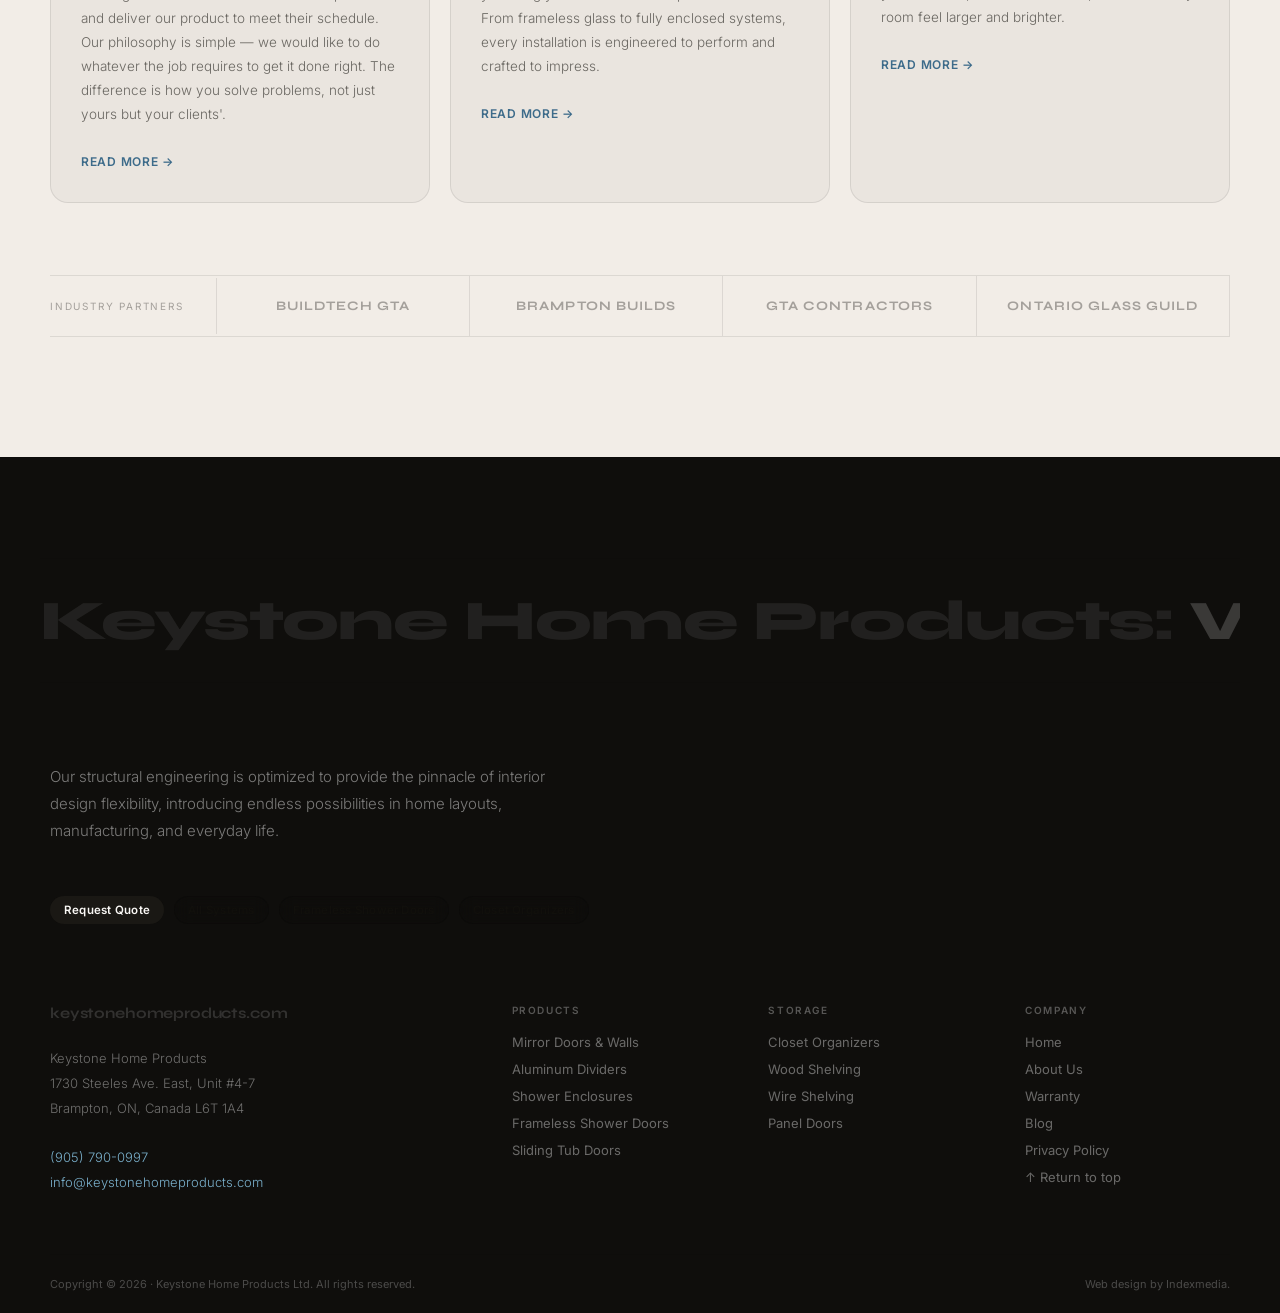
==== commit d74ab8ee: "fix: Hero title size, cursor dot visibility, hero padding" ====
--- a/keystone/index.html
+++ b/keystone/index.html
@@ -152,7 +152,7 @@
 #hero{
   position:relative;min-height:100vh;
   display:flex;flex-direction:column;align-items:center;justify-content:center;
-  overflow:hidden;text-align:center;padding:120px 24px 80px;
+  overflow:hidden;text-align:center;padding:140px 48px 100px;
 }
 /* Video background */
 .hero-video-wrap{
@@ -178,19 +178,20 @@
 .hero-eyebrow{
   position:relative;z-index:2;
   font-size:11px;letter-spacing:.22em;text-transform:uppercase;
-  color:rgba(255,255,255,0.6);font-weight:500;margin-bottom:28px;
+  color:rgba(255,255,255,0.6);font-weight:500;margin-bottom:20px;
   opacity:0;animation:fadeUp .8s var(--ease) .3s forwards;
 }
 .hero-title{
   position:relative;z-index:2;
   font-family:'Syne',sans-serif;
-  font-size:clamp(40px,7vw,92px);
-  font-weight:800;line-height:1.0;
+  font-size:clamp(32px,4.8vw,68px);
+  font-weight:800;line-height:1.05;
   letter-spacing:-.03em;color:#f5f5f7;
-  max-width:900px;margin-bottom:28px;
+  max-width:820px;margin-bottom:28px;
   opacity:0;animation:fadeUp .9s var(--ease) .5s forwards;
-}
-.hero-title em{font-style:italic;color:#a8cce0;font-weight:400}
+  text-align:center;
+}
+.hero-title em{font-style:italic;color:#a8cce0;font-weight:400;display:block;font-size:clamp(28px,4.2vw,60px);}
 .hero-sub{
   position:relative;z-index:2;
   font-size:15px;font-weight:300;color:rgba(255,255,255,0.72);
@@ -422,8 +423,8 @@
 <body>
 
 <!-- CURSOR -->
-<div id="cursor"></div>
-<div id="cursor-ring"></div>
+<div id="cursor" style="opacity:0"></div>
+<div id="cursor-ring" style="opacity:0"></div>
 
 <!-- SLIDE-OUT MENU OVERLAY -->
 <div id="menu-overlay">
@@ -679,10 +680,16 @@
 const HALF_RING = 16;  // half of 32px ring
 
 // Dot follows mouse instantly via transform — zero lag
+let cursorVisible = false;
 document.addEventListener('mousemove', e => {
   mx = e.clientX;
   my = e.clientY;
   cursor.style.transform = 'translate3d(' + (mx - HALF_DOT) + 'px,' + (my - HALF_DOT) + 'px,0)';
+  if (!cursorVisible) {
+    cursorVisible = true;
+    cursor.style.opacity = '1';
+    ring.style.opacity = '1';
+  }
 }, { passive: true });
 
 // Ring lerps behind — intentional trailing effect, but fast
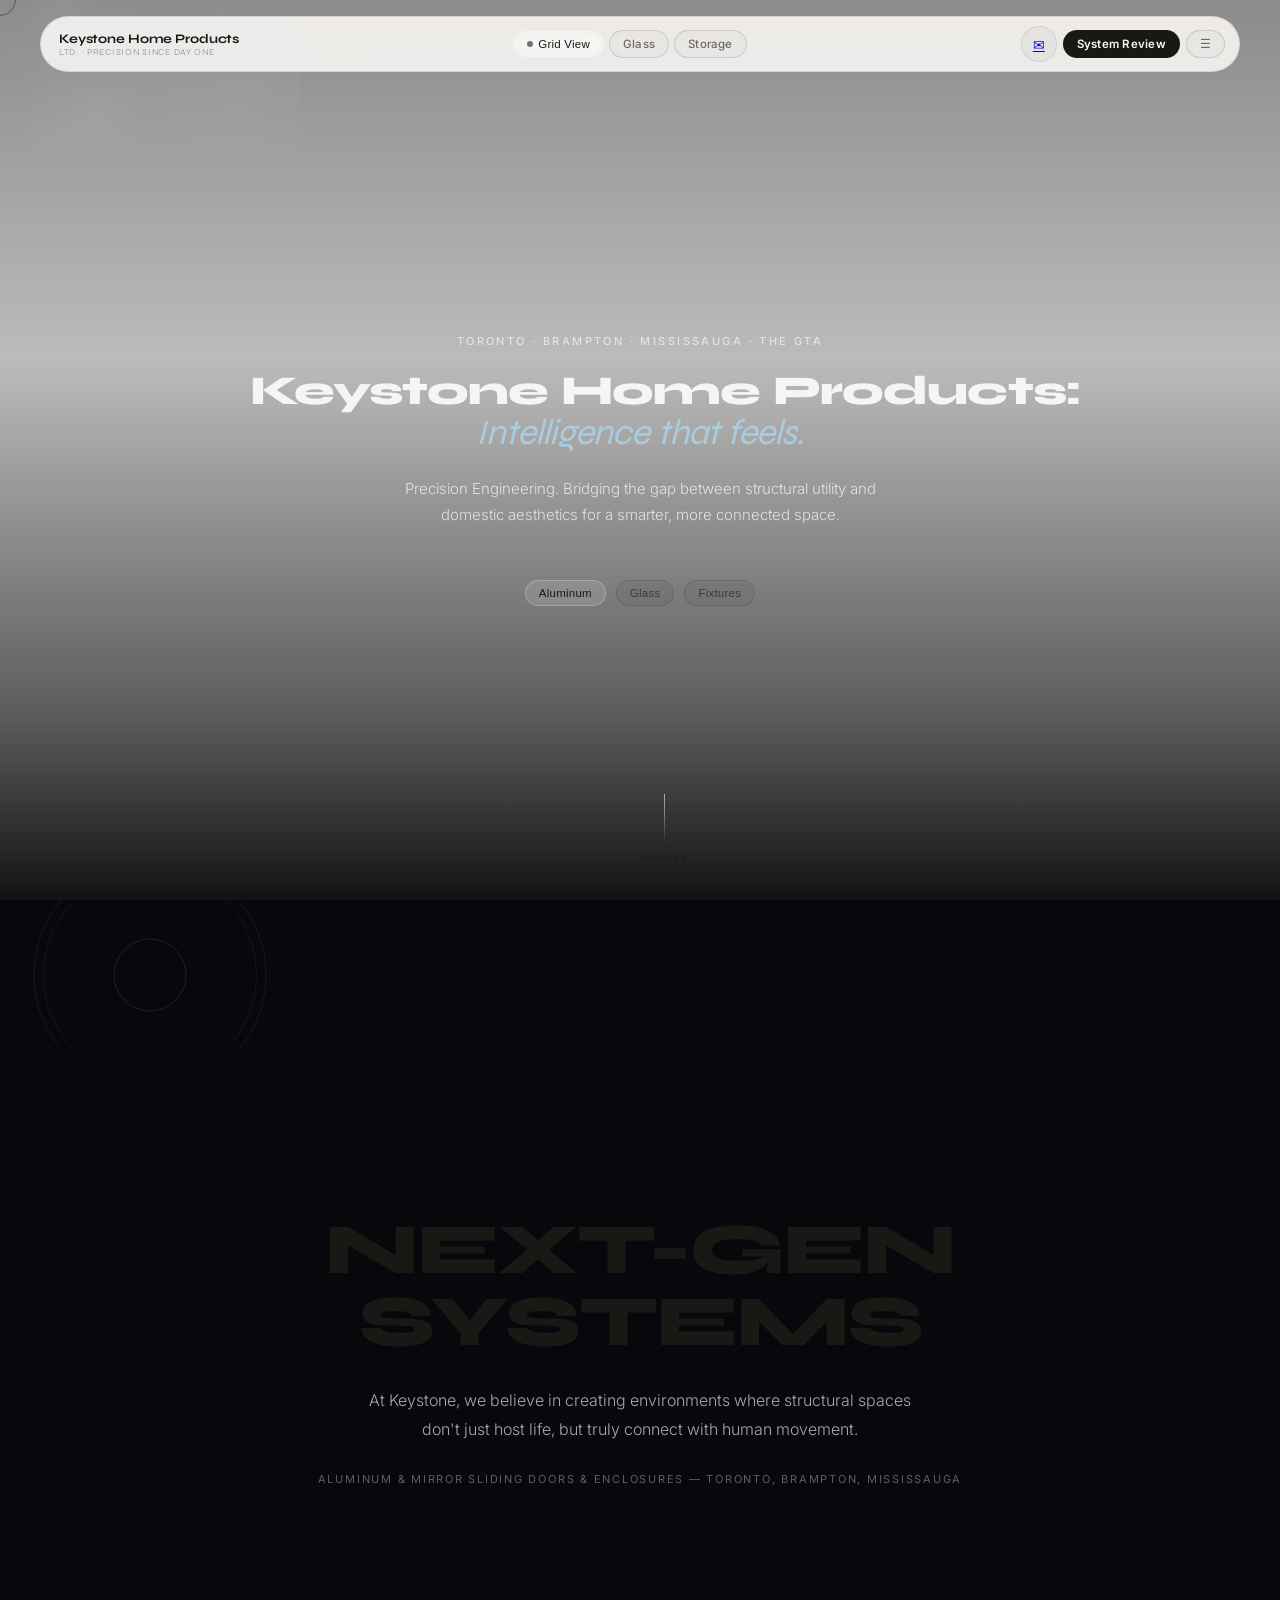
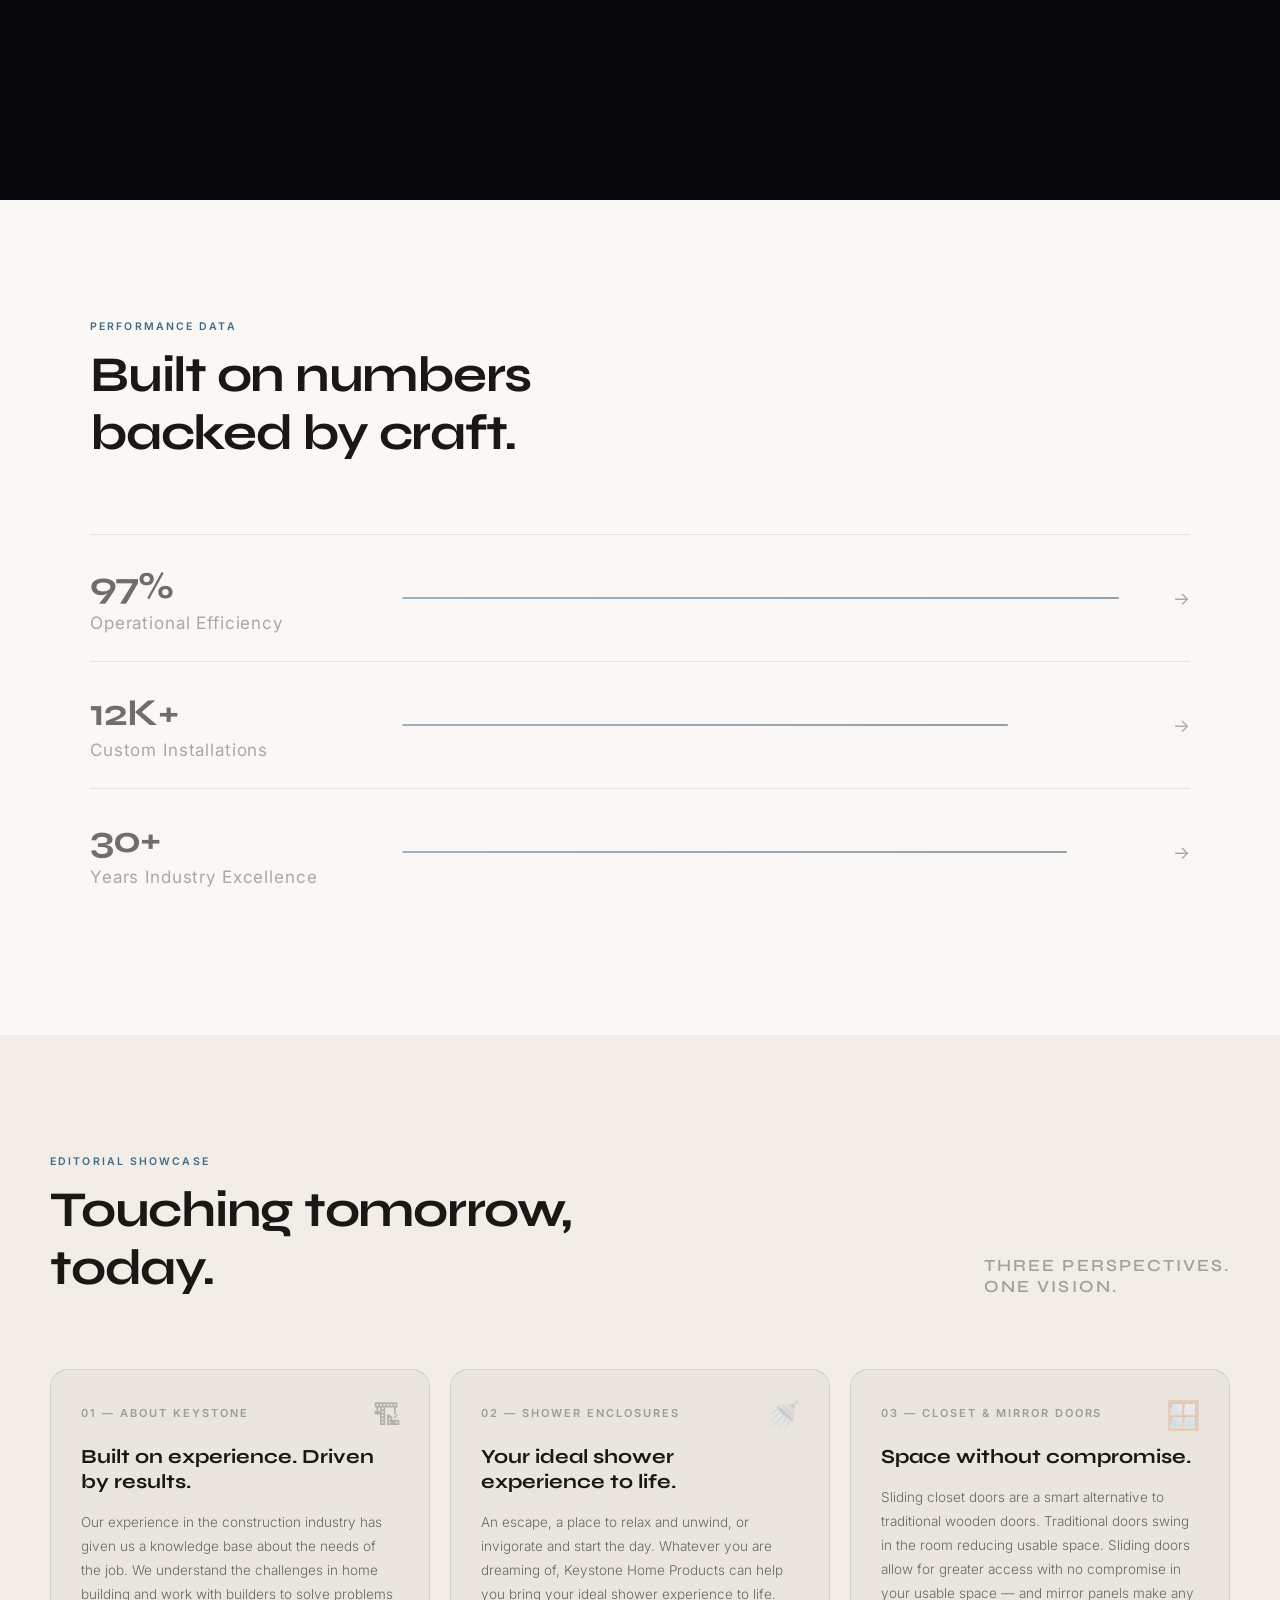
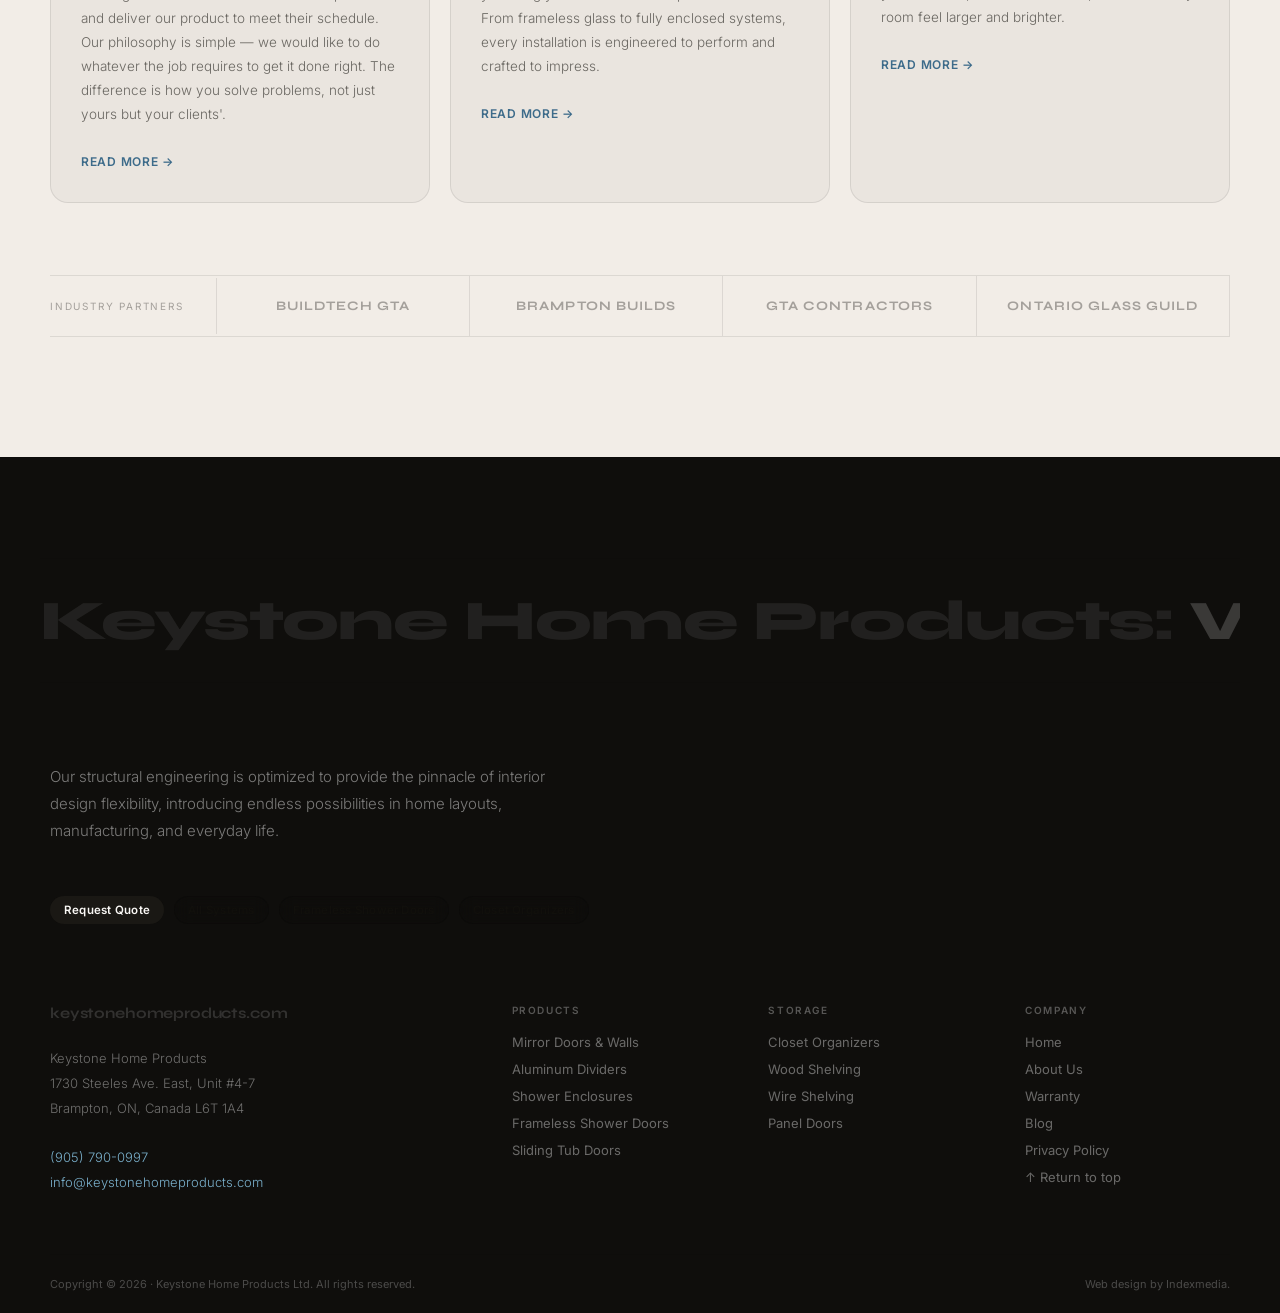
==== commit 0253d2f6: "fix: Shrink hero title to fit, hide cursor on load" ====
--- a/keystone/index.html
+++ b/keystone/index.html
@@ -46,6 +46,7 @@
   will-change:transform;
   mix-blend-mode:multiply;
   transition:width .2s ease,height .2s ease;
+  transform:translate3d(-100px,-100px,0);
 }
 #cursor-ring{
   position:fixed;width:32px;height:32px;
@@ -55,6 +56,7 @@
   will-change:transform;
   mix-blend-mode:multiply;
   transition:width .2s ease,height .2s ease,border-color .2s ease;
+  transform:translate3d(-100px,-100px,0);
 }
 
 /* ── FLOATING HEADER ── */
@@ -184,14 +186,20 @@
 .hero-title{
   position:relative;z-index:2;
   font-family:'Syne',sans-serif;
-  font-size:clamp(32px,4.8vw,68px);
-  font-weight:800;line-height:1.05;
-  letter-spacing:-.03em;color:#f5f5f7;
-  max-width:820px;margin-bottom:28px;
+  font-size:clamp(24px,3.2vw,48px);
+  font-weight:800;line-height:1.1;
+  letter-spacing:-.02em;color:#f5f5f7;
+  max-width:780px;margin-bottom:24px;
   opacity:0;animation:fadeUp .9s var(--ease) .5s forwards;
   text-align:center;
-}
-.hero-title em{font-style:italic;color:#a8cce0;font-weight:400;display:block;font-size:clamp(28px,4.2vw,60px);}
+  white-space:nowrap;
+}
+.hero-title em{
+  font-style:italic;color:#a8cce0;font-weight:400;
+  display:block;
+  font-size:clamp(22px,2.8vw,42px);
+  white-space:nowrap;
+}
 .hero-sub{
   position:relative;z-index:2;
   font-size:15px;font-weight:300;color:rgba(255,255,255,0.72);
@@ -423,8 +431,8 @@
 <body>
 
 <!-- CURSOR -->
-<div id="cursor" style="opacity:0"></div>
-<div id="cursor-ring" style="opacity:0"></div>
+<div id="cursor"></div>
+<div id="cursor-ring"></div>
 
 <!-- SLIDE-OUT MENU OVERLAY -->
 <div id="menu-overlay">
@@ -679,17 +687,11 @@
 const HALF_DOT  = 4;   // half of 8px dot
 const HALF_RING = 16;  // half of 32px ring
 
-// Dot follows mouse instantly via transform — zero lag
-let cursorVisible = false;
+// Dot follows mouse instantly via transform — starts off-screen at -100,-100
 document.addEventListener('mousemove', e => {
   mx = e.clientX;
   my = e.clientY;
   cursor.style.transform = 'translate3d(' + (mx - HALF_DOT) + 'px,' + (my - HALF_DOT) + 'px,0)';
-  if (!cursorVisible) {
-    cursorVisible = true;
-    cursor.style.opacity = '1';
-    ring.style.opacity = '1';
-  }
 }, { passive: true });
 
 // Ring lerps behind — intentional trailing effect, but fast
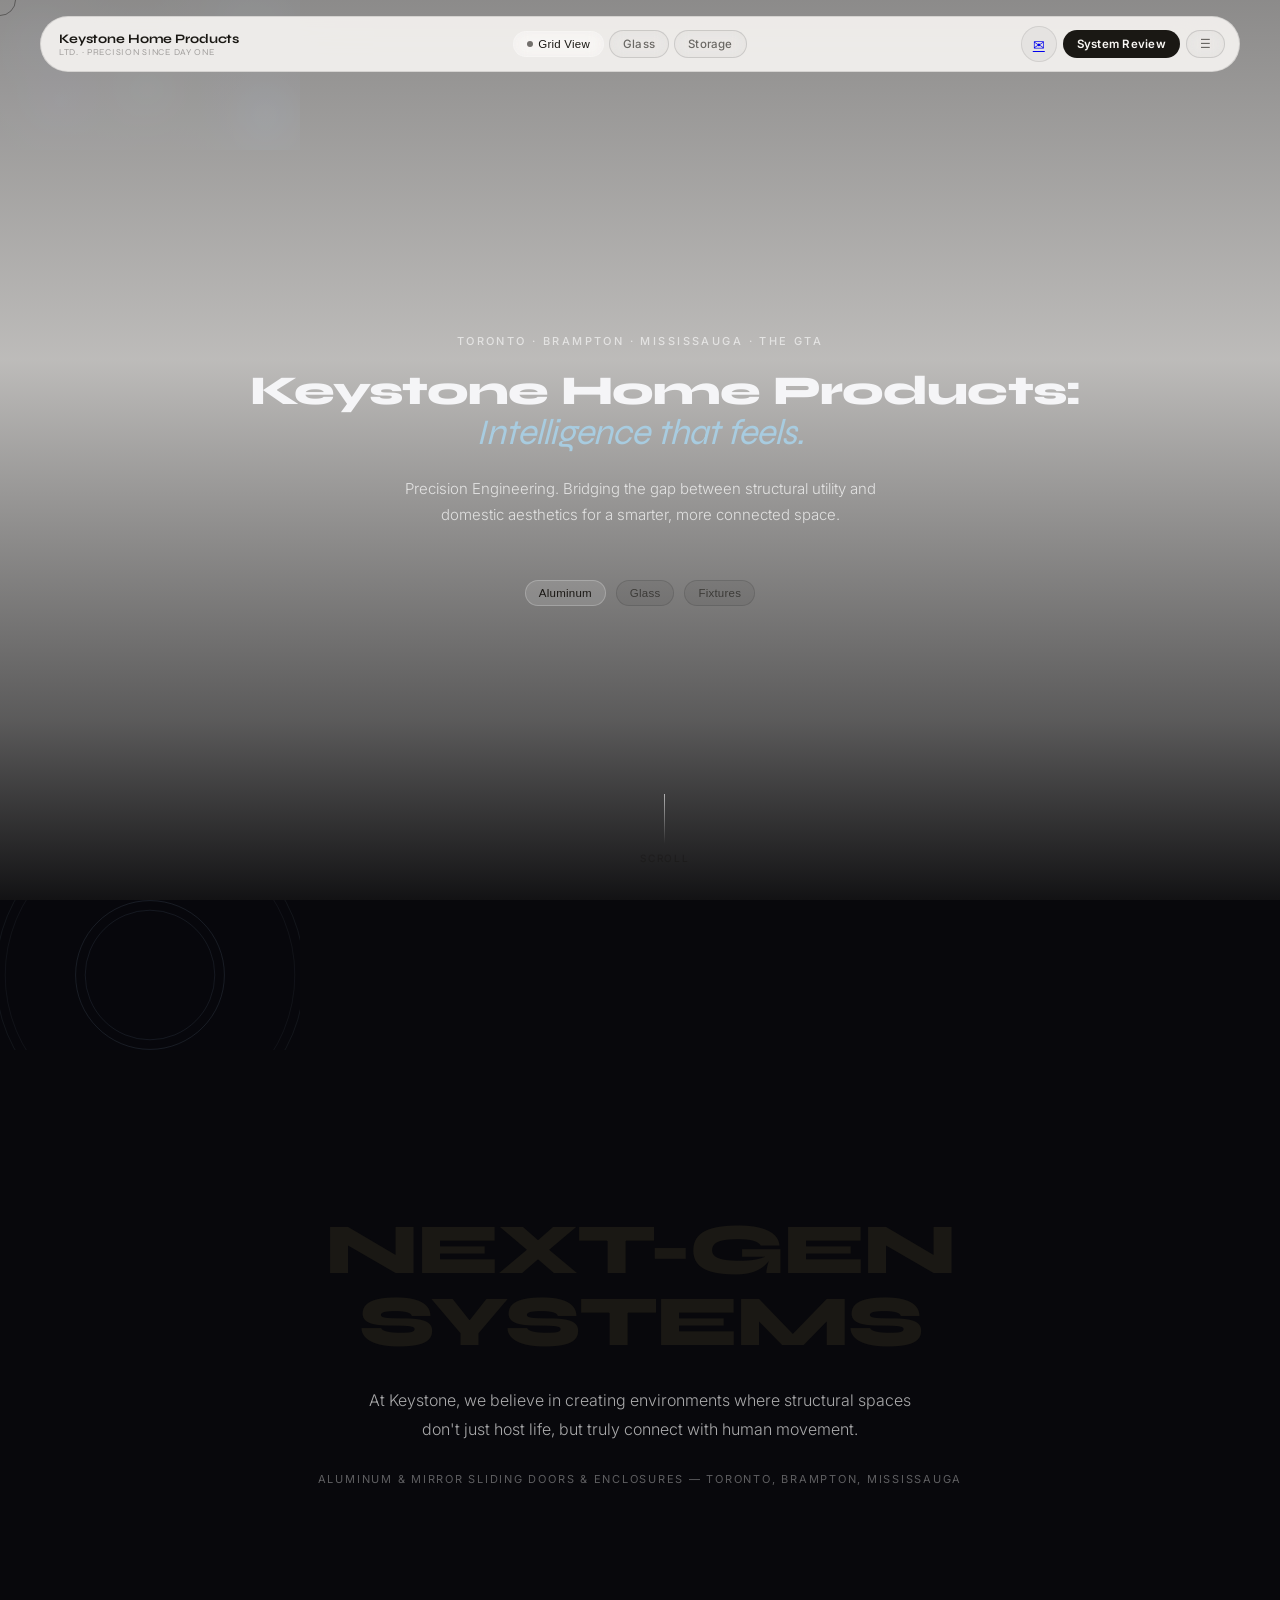
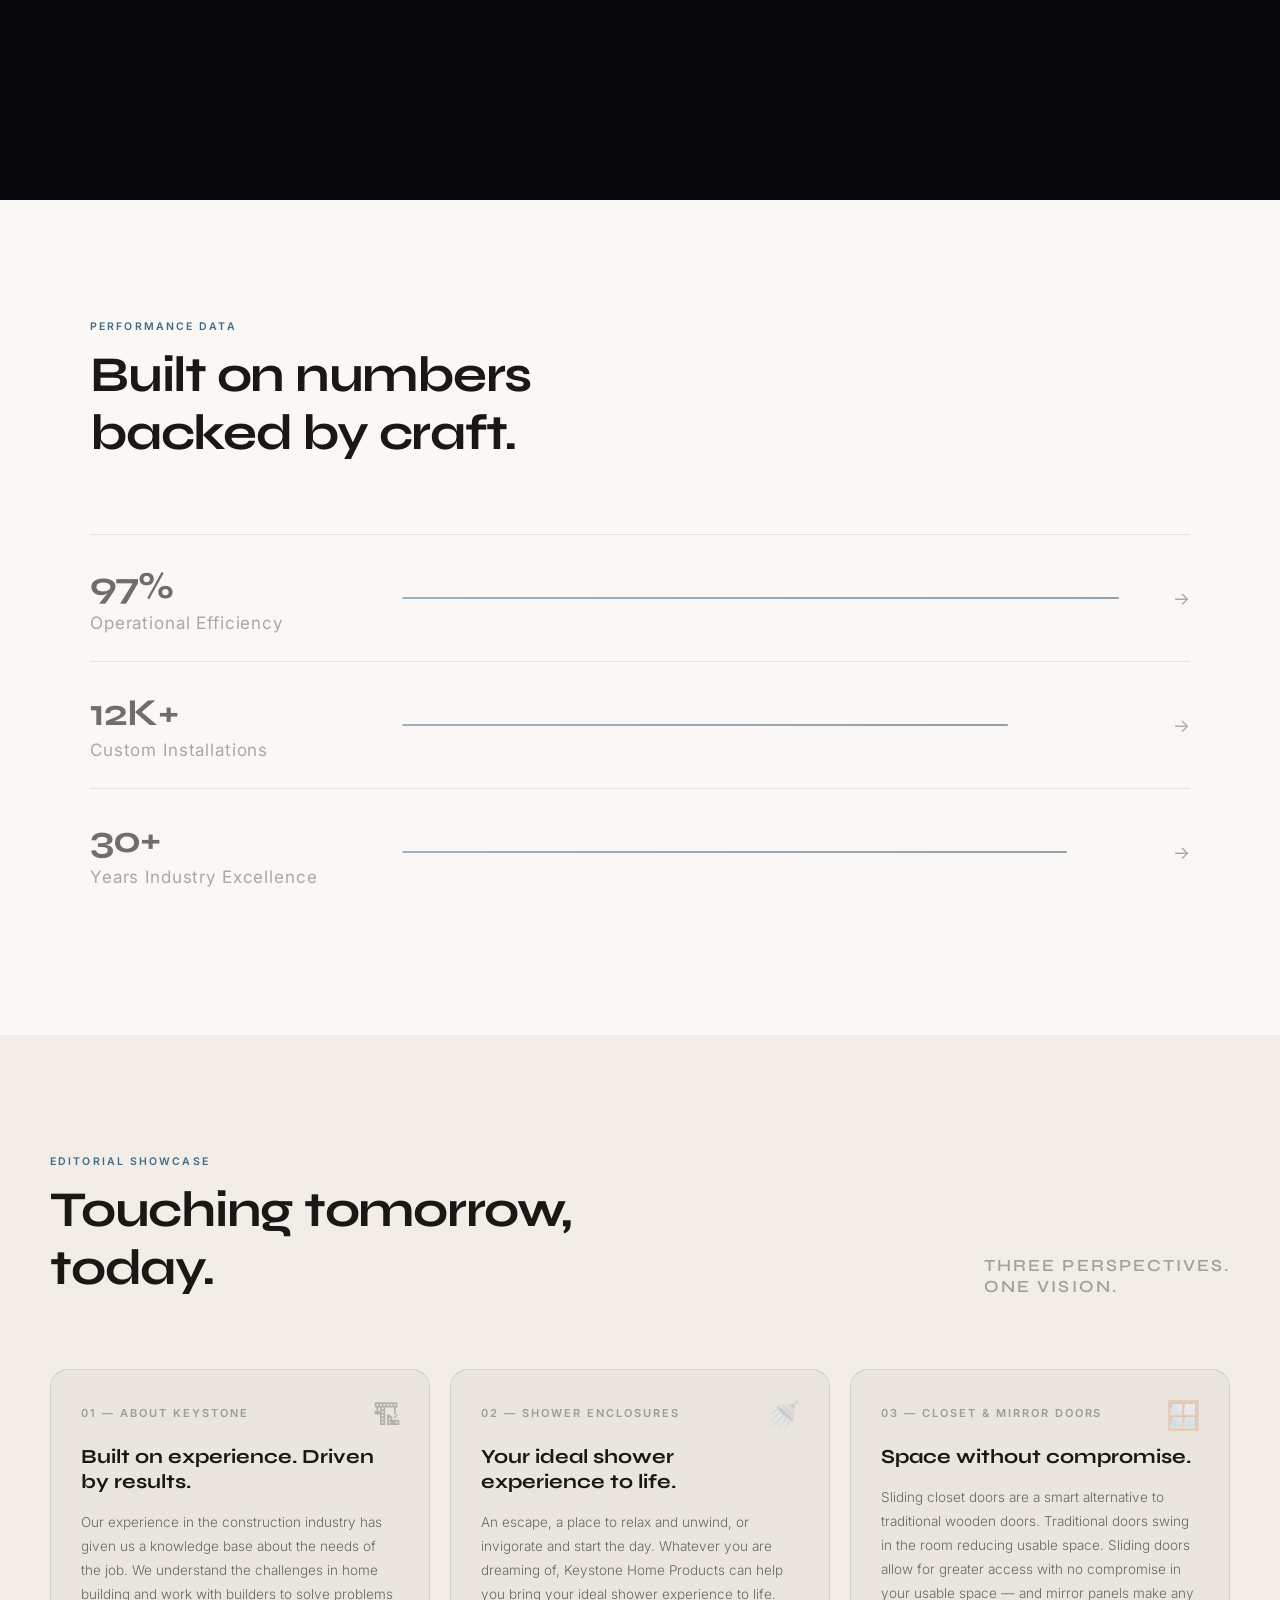
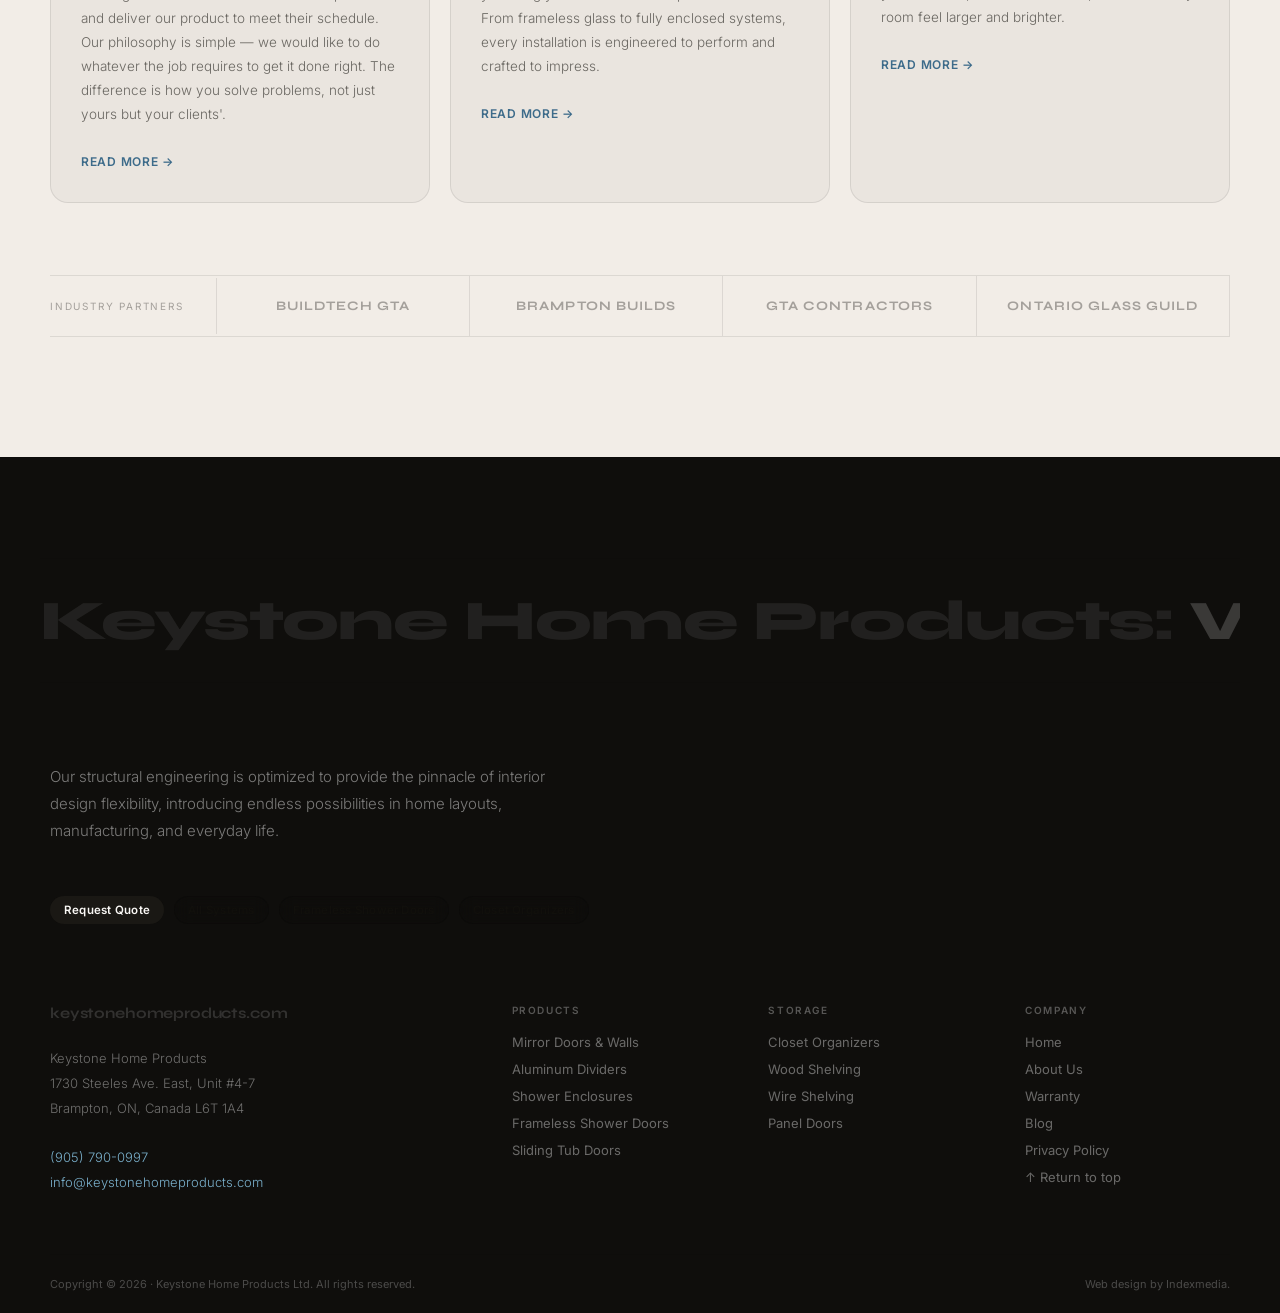
==== commit 6d467f8c: "fix: Correct video path to /keystone/hero.mp4" ====
--- a/keystone/index.html
+++ b/keystone/index.html
@@ -482,7 +482,7 @@
   <!-- VIDEO BACKGROUND -->
   <div class="hero-video-wrap">
     <video id="hero-video" autoplay muted loop playsinline>
-      <source src="/hero.mp4" type="video/mp4">
+      <source src="/keystone/hero.mp4" type="video/mp4">
     </video>
     <div class="hero-video-overlay"></div>
   </div>
